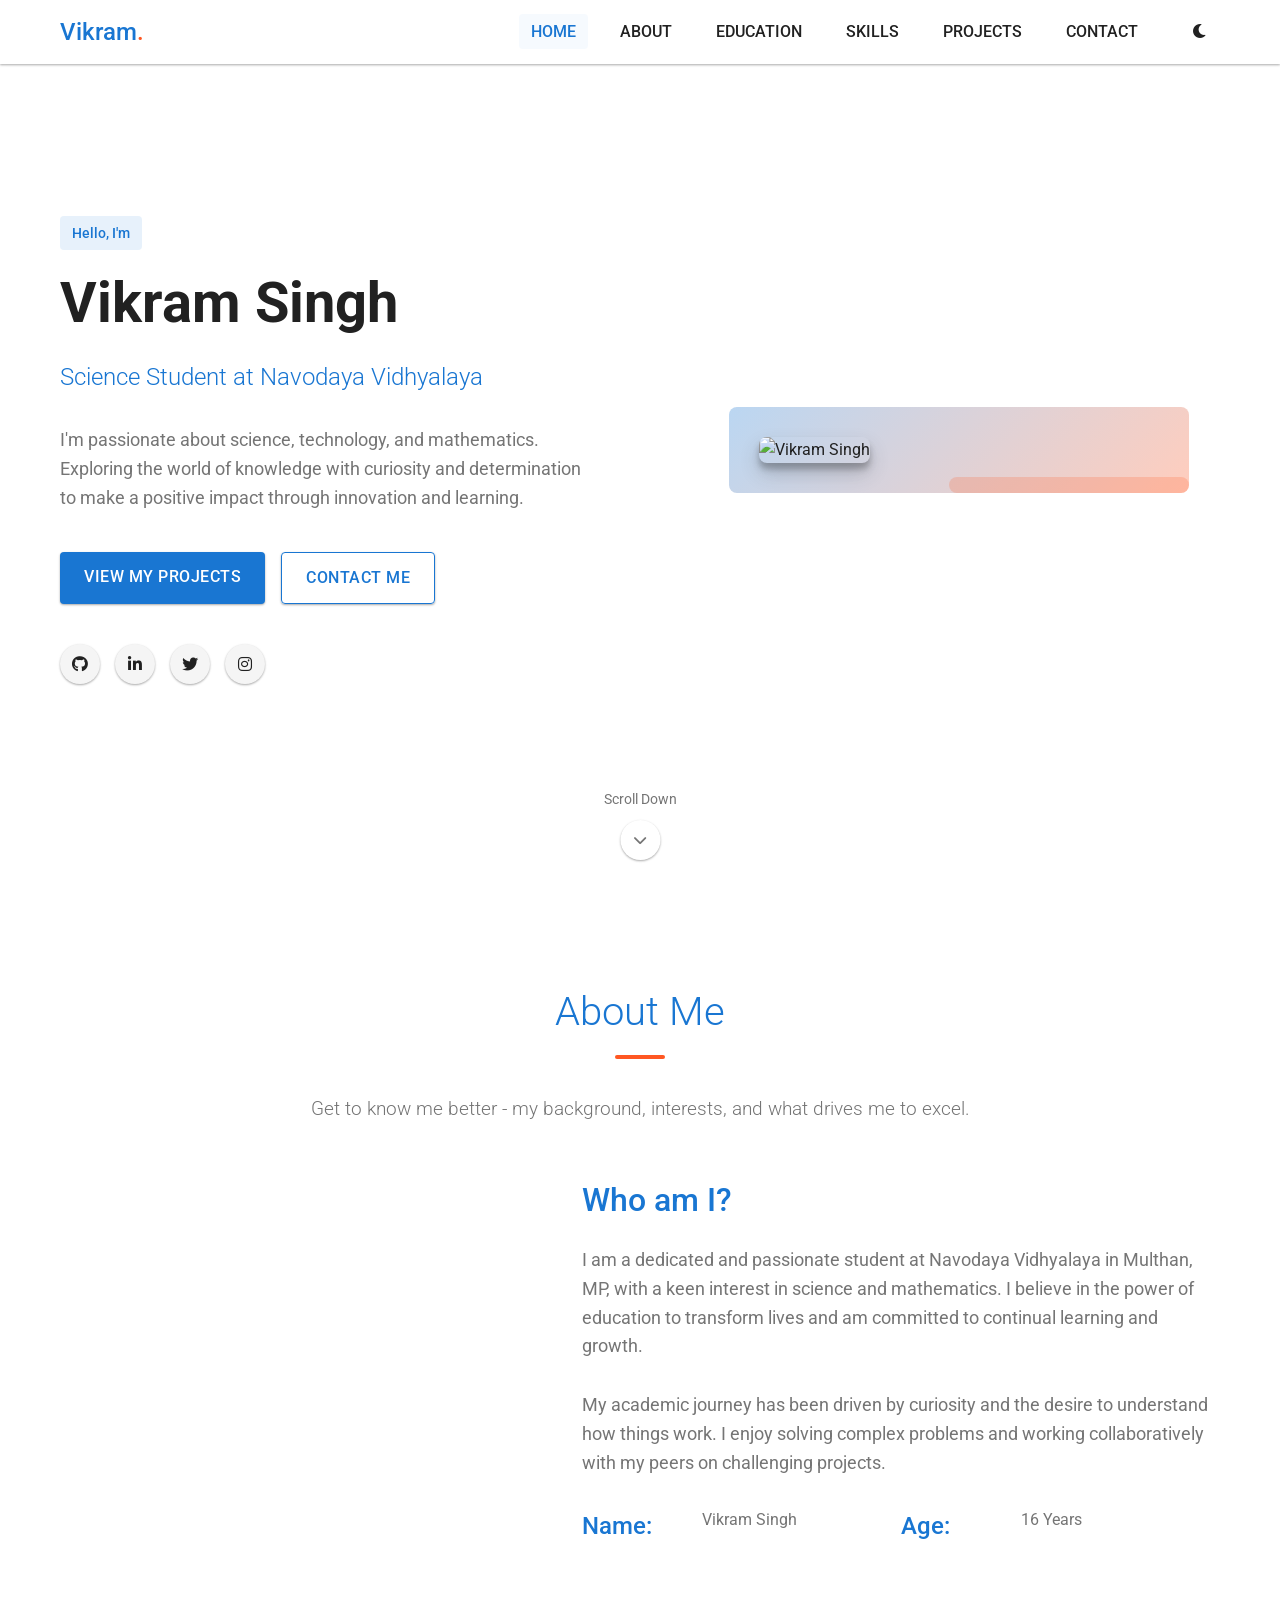
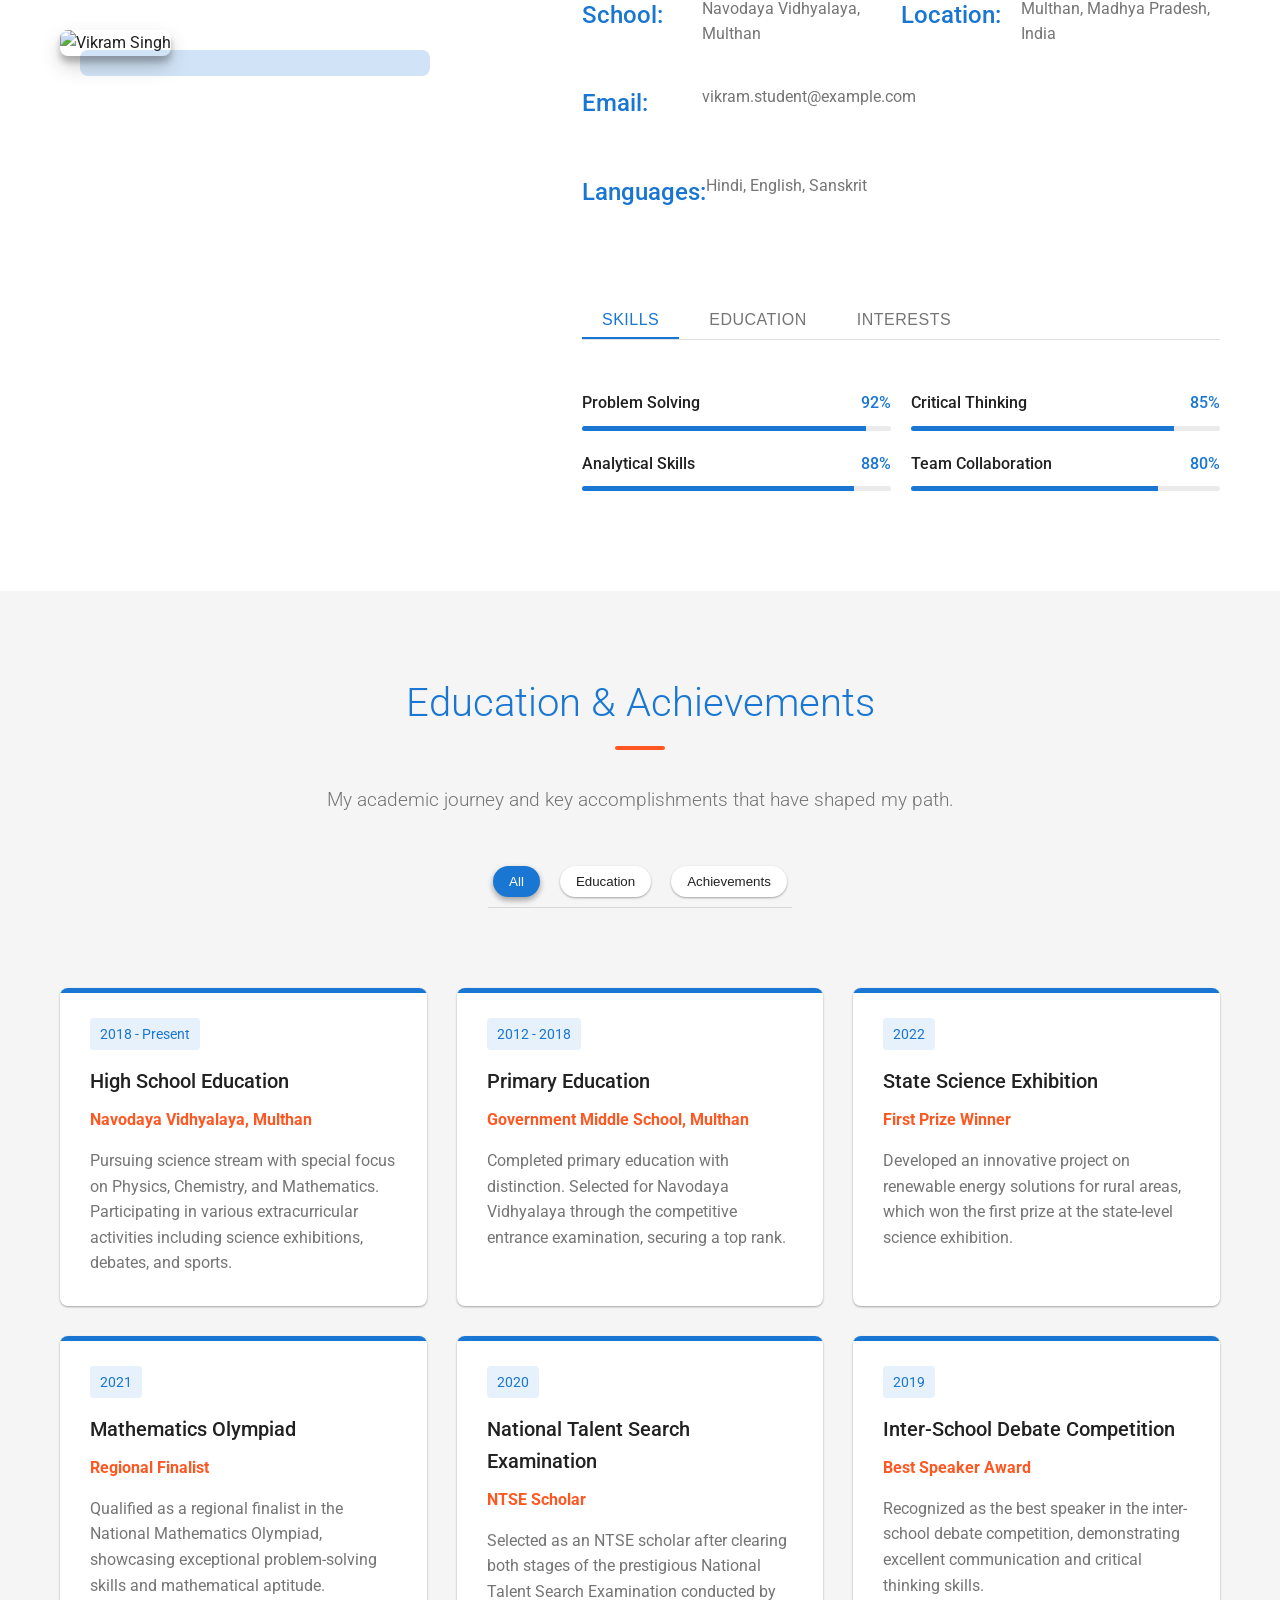
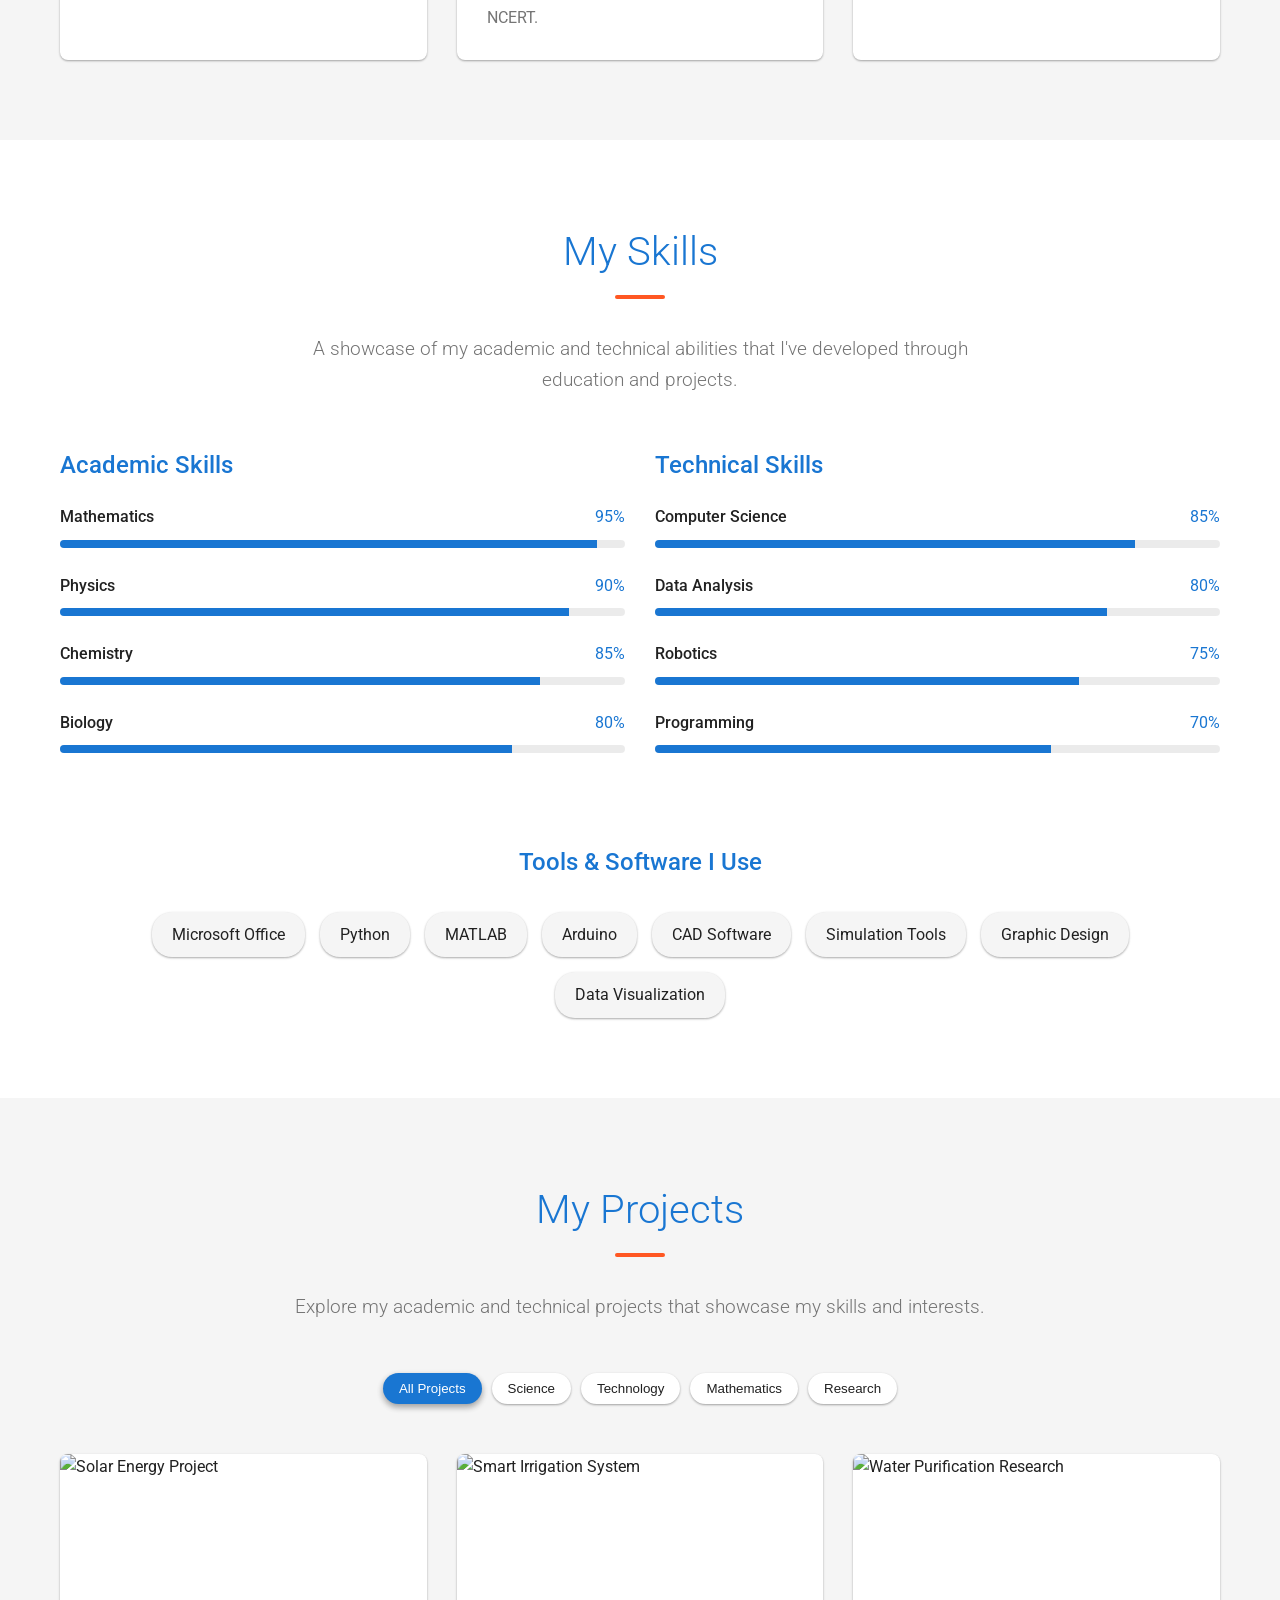
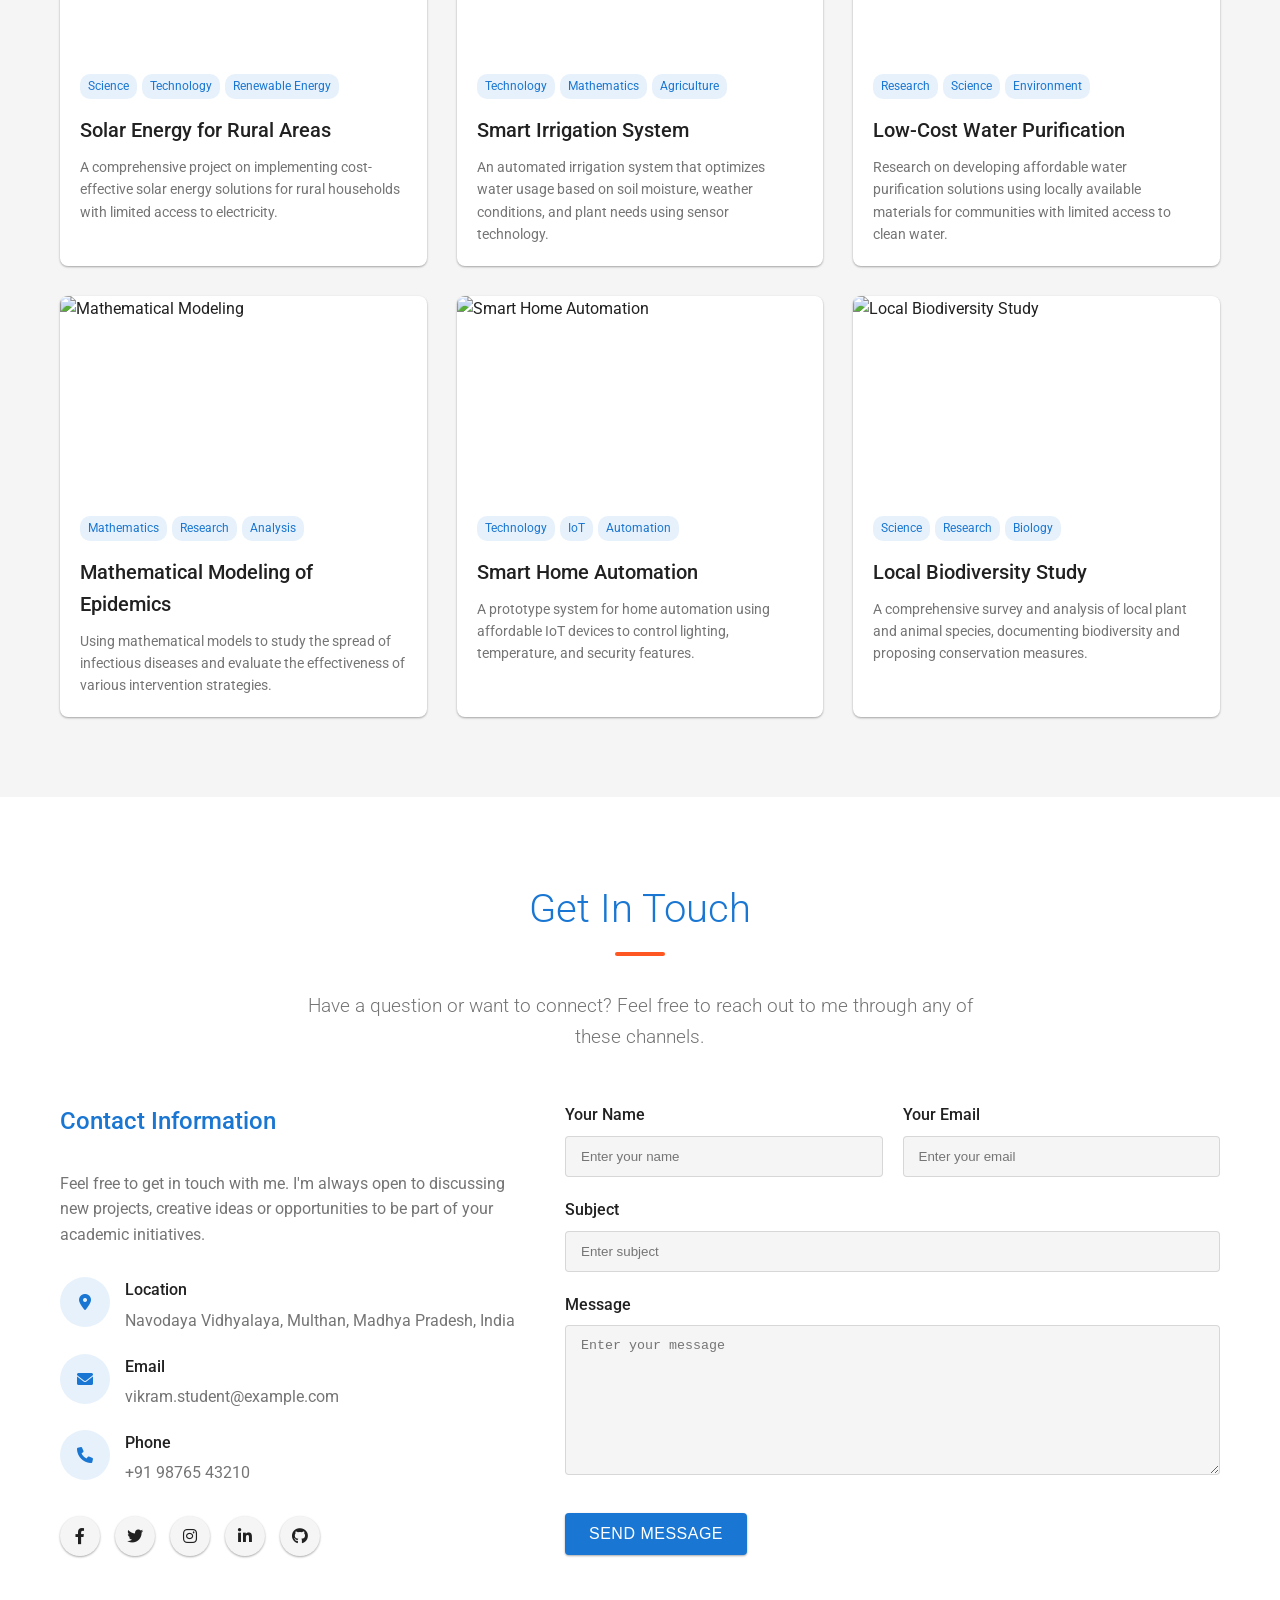
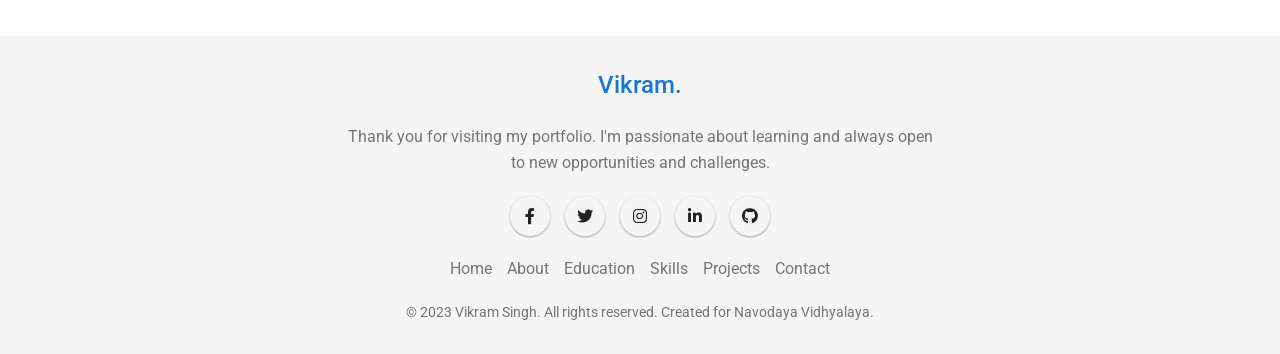
==== portfolio-4/index.html @ 6e350cdf "Initial Commit" ====
<!DOCTYPE html>
<html lang="en">
<head>
    <meta charset="UTF-8">
    <meta name="viewport" content="width=device-width, initial-scale=1.0">
    <title>Vikram's Portfolio | Navodaya Vidhyalaya Student</title>
    <meta name="description" content="Material design inspired portfolio for Vikram, a talented student of Navodaya Vidhyalaya.">
    
    <!-- Favicon -->
    <link rel="icon" type="image/png" href="images/favicon.png">
    
    <!-- Font Awesome -->
    <link rel="stylesheet" href="https://cdnjs.cloudflare.com/ajax/libs/font-awesome/6.0.0/css/all.min.css">
    
    <!-- Google Fonts - Roboto (Material Design) -->
    <link rel="preconnect" href="https://fonts.googleapis.com">
    <link rel="preconnect" href="https://fonts.gstatic.com" crossorigin>
    <link href="https://fonts.googleapis.com/css2?family=Roboto:wght@300;400;500;700&display=swap" rel="stylesheet">
    
    <!-- Custom CSS -->
    <link rel="stylesheet" href="CSS/Home.css">
</head>
<body>
    <!-- Header -->
    <header class="header">
        <div class="container header-container">
            <div class="logo">
                <a href="#">Vikram<span>.</span></a>
            </div>
            
            <nav class="nav-menu">
                <ul class="nav-list">
                    <li class="nav-item"><a href="#hero" class="nav-link active">Home</a></li>
                    <li class="nav-item"><a href="#about" class="nav-link">About</a></li>
                    <li class="nav-item"><a href="#resume" class="nav-link">Education</a></li>
                    <li class="nav-item"><a href="#skills" class="nav-link">Skills</a></li>
                    <li class="nav-item"><a href="#projects" class="nav-link">Projects</a></li>
                    <li class="nav-item"><a href="#contact" class="nav-link">Contact</a></li>
                </ul>
                
                <div class="theme-toggle" id="theme-toggle" title="Switch Theme">
                    <span id="theme-toggle-icon"><i class="fas fa-moon"></i></span>
                </div>
            </nav>
            
            <div class="mobile-toggle">
                <i class="fas fa-bars"></i>
            </div>
        </div>
    </header>
    
    <!-- Mobile Navigation Drawer -->
    <div class="drawer">
        <div class="drawer-header">
            <div class="logo">
                <a href="#">Vikram<span>.</span></a>
            </div>
            <div class="drawer-close">
                <i class="fas fa-times"></i>
            </div>
        </div>
        <div class="drawer-content">
            <ul class="drawer-nav-list">
                <li class="drawer-nav-item">
                    <a href="#hero" class="drawer-nav-link active">
                        <span class="drawer-nav-icon"><i class="fas fa-home"></i></span>
                        Home
                    </a>
                </li>
                <li class="drawer-nav-item">
                    <a href="#about" class="drawer-nav-link">
                        <span class="drawer-nav-icon"><i class="fas fa-user"></i></span>
                        About
                    </a>
                </li>
                <li class="drawer-nav-item">
                    <a href="#resume" class="drawer-nav-link">
                        <span class="drawer-nav-icon"><i class="fas fa-graduation-cap"></i></span>
                        Education
                    </a>
                </li>
                <li class="drawer-nav-item">
                    <a href="#skills" class="drawer-nav-link">
                        <span class="drawer-nav-icon"><i class="fas fa-code"></i></span>
                        Skills
                    </a>
                </li>
                <li class="drawer-nav-item">
                    <a href="#projects" class="drawer-nav-link">
                        <span class="drawer-nav-icon"><i class="fas fa-project-diagram"></i></span>
                        Projects
                    </a>
                </li>
                <li class="drawer-nav-item">
                    <a href="#contact" class="drawer-nav-link">
                        <span class="drawer-nav-icon"><i class="fas fa-envelope"></i></span>
                        Contact
                    </a>
                </li>
            </ul>
            
            <div style="margin-top: 30px; text-align: center;">
                <div class="theme-toggle" id="mobile-theme-toggle" title="Switch Theme">
                    <span><i class="fas fa-moon"></i></span>
                    <span style="margin-left: 10px;">Switch Theme</span>
                </div>
            </div>
        </div>
    </div>
    
    <!-- Overlay for drawer -->
    <div class="overlay"></div>
    
    <!-- Hero Section -->
    <section id="hero" class="hero section">
        <div class="container hero-container">
            <div class="hero-content animate" data-animation="fade-in-up">
                <span class="hero-greeting">Hello, I'm</span>
                <h1 class="hero-title">Vikram Singh</h1>
                <h2 class="hero-subtitle">Science Student at Navodaya Vidhyalaya</h2>
                <p class="hero-text">I'm passionate about science, technology, and mathematics. Exploring the world of knowledge with curiosity and determination to make a positive impact through innovation and learning.</p>
                
                <div class="hero-buttons">
                    <a href="#projects" class="btn">View My Projects</a>
                    <a href="#contact" class="btn btn-outlined">Contact Me</a>
                </div>
                
                <div class="hero-social">
                    <a href="#" class="social-link"><i class="fab fa-github"></i></a>
                    <a href="#" class="social-link"><i class="fab fa-linkedin-in"></i></a>
                    <a href="#" class="social-link"><i class="fab fa-twitter"></i></a>
                    <a href="#" class="social-link"><i class="fab fa-instagram"></i></a>
                </div>
            </div>
            
            <div class="hero-image animate" data-animation="fade-in-up" data-delay="0.3s">
                <div class="hero-img-wrapper">
                    <div class="hero-img-bg"></div>
                    <div class="hero-img-shape"></div>
                    <img src="images/no-face-photo.png" alt="Vikram Singh" class="hero-img">
                </div>
            </div>
        </div>
        
        <div class="scroll-down">
            <span class="scroll-down-text">Scroll Down</span>
            <div class="scroll-down-arrow">
                <i class="fas fa-chevron-down"></i>
            </div>
        </div>
    </section>
    
    <!-- About Section -->
    <section id="about" class="about section">
        <div class="container">
            <h2 class="section-title">About Me</h2>
            <p class="section-subtitle">Get to know me better - my background, interests, and what drives me to excel.</p>
            
            <div class="about-content">
                <div class="about-image animate" data-animation="fade-in-up">
                    <div class="about-img-wrapper">
                        <div class="about-img-bg"></div>
                        <img src="images/no-face-photo.png" alt="Vikram Singh" class="about-img">
                    </div>
                </div>
                
                <div class="about-text animate" data-animation="fade-in-up" data-delay="0.2s">
                    <h3 class="about-title">Who am I?</h3>
                    <p class="about-description">I am a dedicated and passionate student at Navodaya Vidhyalaya in Multhan, MP, with a keen interest in science and mathematics. I believe in the power of education to transform lives and am committed to continual learning and growth.</p>
                    <p class="about-description">My academic journey has been driven by curiosity and the desire to understand how things work. I enjoy solving complex problems and working collaboratively with my peers on challenging projects.</p>
                    
                    <div class="about-info">
                        <div class="info-item">
                            <span class="info-title">Name:</span>
                            <span class="info-value">Vikram Singh</span>
                        </div>
                        <div class="info-item">
                            <span class="info-title">Age:</span>
                            <span class="info-value">16 Years</span>
                        </div>
                        <div class="info-item">
                            <span class="info-title">School:</span>
                            <span class="info-value">Navodaya Vidhyalaya, Multhan</span>
                        </div>
                        <div class="info-item">
                            <span class="info-title">Location:</span>
                            <span class="info-value">Multhan, Madhya Pradesh, India</span>
                        </div>
                        <div class="info-item">
                            <span class="info-title">Email:</span>
                            <span class="info-value">vikram.student@example.com</span>
                        </div>
                        <div class="info-item">
                            <span class="info-title">Languages:</span>
                            <span class="info-value">Hindi, English, Sanskrit</span>
                        </div>
                    </div>
                    
                    <div class="tabs">
                        <div class="tab-buttons">
                            <button class="tab-button active" data-tab="skills">Skills</button>
                            <button class="tab-button" data-tab="education">Education</button>
                            <button class="tab-button" data-tab="interests">Interests</button>
                            <div class="tab-indicator"></div>
                        </div>
                        
                        <div class="tab-content">
                            <div class="tab-pane active" id="tab-skills">
                                <div class="skills-list">
                                    <div class="skill-item">
                                        <div class="skill-name">
                                            <span>Problem Solving</span>
                                            <span class="skill-percentage">92%</span>
                                        </div>
                                        <div class="skill-bar">
                                            <div class="skill-progress" style="width: 92%;"></div>
                                        </div>
                                    </div>
                                    <div class="skill-item">
                                        <div class="skill-name">
                                            <span>Critical Thinking</span>
                                            <span class="skill-percentage">85%</span>
                                        </div>
                                        <div class="skill-bar">
                                            <div class="skill-progress" style="width: 85%;"></div>
                                        </div>
                                    </div>
                                    <div class="skill-item">
                                        <div class="skill-name">
                                            <span>Analytical Skills</span>
                                            <span class="skill-percentage">88%</span>
                                        </div>
                                        <div class="skill-bar">
                                            <div class="skill-progress" style="width: 88%;"></div>
                                        </div>
                                    </div>
                                    <div class="skill-item">
                                        <div class="skill-name">
                                            <span>Team Collaboration</span>
                                            <span class="skill-percentage">80%</span>
                                        </div>
                                        <div class="skill-bar">
                                            <div class="skill-progress" style="width: 80%;"></div>
                                        </div>
                                    </div>
                                </div>
                            </div>
                            
                            <div class="tab-pane" id="tab-education">
                                <div class="education-list">
                                    <div class="timeline-item">
                                        <span class="timeline-date">2018 - Present</span>
                                        <h4 class="timeline-title">High School Education</h4>
                                        <h5 class="timeline-subtitle">Navodaya Vidhyalaya, Multhan</h5>
                                        <p class="timeline-description">Studying science stream with focus on Physics, Chemistry, and Mathematics. Consistently among top performers in class with excellent academic record.</p>
                                    </div>
                                    <div class="timeline-item">
                                        <span class="timeline-date">2012 - 2018</span>
                                        <h4 class="timeline-title">Primary Education</h4>
                                        <h5 class="timeline-subtitle">Government Middle School, Multhan</h5>
                                        <p class="timeline-description">Completed primary education with distinction. Selected for Navodaya Vidhyalaya through competitive entrance examination.</p>
                                    </div>
                                </div>
                            </div>
                            
                            <div class="tab-pane" id="tab-interests">
                                <div class="interests-list">
                                    <div class="interest-item">
                                        <div class="interest-icon">
                                            <i class="fas fa-microscope"></i>
                                        </div>
                                        <span class="interest-name">Science</span>
                                    </div>
                                    <div class="interest-item">
                                        <div class="interest-icon">
                                            <i class="fas fa-calculator"></i>
                                        </div>
                                        <span class="interest-name">Mathematics</span>
                                    </div>
                                    <div class="interest-item">
                                        <div class="interest-icon">
                                            <i class="fas fa-robot"></i>
                                        </div>
                                        <span class="interest-name">Robotics</span>
                                    </div>
                                    <div class="interest-item">
                                        <div class="interest-icon">
                                            <i class="fas fa-chess"></i>
                                        </div>
                                        <span class="interest-name">Chess</span>
                                    </div>
                                    <div class="interest-item">
                                        <div class="interest-icon">
                                            <i class="fas fa-book"></i>
                                        </div>
                                        <span class="interest-name">Reading</span>
                                    </div>
                                    <div class="interest-item">
                                        <div class="interest-icon">
                                            <i class="fas fa-hiking"></i>
                                        </div>
                                        <span class="interest-name">Hiking</span>
                                    </div>
                                </div>
                            </div>
                        </div>
                    </div>
                </div>
            </div>
        </div>
    </section>
    
    <!-- Resume/Education Section -->
    <section id="resume" class="resume section">
        <div class="container">
            <h2 class="section-title">Education & Achievements</h2>
            <p class="section-subtitle">My academic journey and key accomplishments that have shaped my path.</p>
            
            <div class="resume-tabs">
                <div class="tab-buttons">
                    <button class="filter-btn active" data-filter="all">All</button>
                    <button class="filter-btn" data-filter="education">Education</button>
                    <button class="filter-btn" data-filter="achievement">Achievements</button>
                </div>
            </div>
            
            <div class="resume-grid">
                <div class="education-card animate education" data-animation="fade-in-up">
                    <span class="resume-date">2018 - Present</span>
                    <h3 class="resume-title">High School Education</h3>
                    <h4 class="resume-subtitle">Navodaya Vidhyalaya, Multhan</h4>
                    <p class="resume-description">Pursuing science stream with special focus on Physics, Chemistry, and Mathematics. Participating in various extracurricular activities including science exhibitions, debates, and sports.</p>
                </div>
                
                <div class="education-card animate education" data-animation="fade-in-up" data-delay="0.2s">
                    <span class="resume-date">2012 - 2018</span>
                    <h3 class="resume-title">Primary Education</h3>
                    <h4 class="resume-subtitle">Government Middle School, Multhan</h4>
                    <p class="resume-description">Completed primary education with distinction. Selected for Navodaya Vidhyalaya through the competitive entrance examination, securing a top rank.</p>
                </div>
                
                <div class="experience-card animate achievement" data-animation="fade-in-up" data-delay="0.4s">
                    <span class="resume-date">2022</span>
                    <h3 class="resume-title">State Science Exhibition</h3>
                    <h4 class="resume-subtitle">First Prize Winner</h4>
                    <p class="resume-description">Developed an innovative project on renewable energy solutions for rural areas, which won the first prize at the state-level science exhibition.</p>
                </div>
                
                <div class="experience-card animate achievement" data-animation="fade-in-up" data-delay="0.6s">
                    <span class="resume-date">2021</span>
                    <h3 class="resume-title">Mathematics Olympiad</h3>
                    <h4 class="resume-subtitle">Regional Finalist</h4>
                    <p class="resume-description">Qualified as a regional finalist in the National Mathematics Olympiad, showcasing exceptional problem-solving skills and mathematical aptitude.</p>
                </div>
                
                <div class="experience-card animate achievement" data-animation="fade-in-up" data-delay="0.8s">
                    <span class="resume-date">2020</span>
                    <h3 class="resume-title">National Talent Search Examination</h3>
                    <h4 class="resume-subtitle">NTSE Scholar</h4>
                    <p class="resume-description">Selected as an NTSE scholar after clearing both stages of the prestigious National Talent Search Examination conducted by NCERT.</p>
                </div>
                
                <div class="experience-card animate achievement" data-animation="fade-in-up" data-delay="1s">
                    <span class="resume-date">2019</span>
                    <h3 class="resume-title">Inter-School Debate Competition</h3>
                    <h4 class="resume-subtitle">Best Speaker Award</h4>
                    <p class="resume-description">Recognized as the best speaker in the inter-school debate competition, demonstrating excellent communication and critical thinking skills.</p>
                </div>
            </div>
        </div>
    </section>
    
    <!-- Skills Section -->
    <section id="skills" class="skills section">
        <div class="container">
            <h2 class="section-title">My Skills</h2>
            <p class="section-subtitle">A showcase of my academic and technical abilities that I've developed through education and projects.</p>
            
            <div class="skills-container">
                <div class="skills-column animate" data-animation="fade-in-up">
                    <div class="skill-category">
                        <h3 class="category-title">Academic Skills</h3>
                        
                        <div class="progress-container">
                            <div class="progress-header">
                                <span class="progress-title">Mathematics</span>
                                <span class="progress-value">95%</span>
                            </div>
                            <div class="progress-bar">
                                <div class="progress-value-bar" data-value="95"></div>
                            </div>
                        </div>
                        
                        <div class="progress-container">
                            <div class="progress-header">
                                <span class="progress-title">Physics</span>
                                <span class="progress-value">90%</span>
                            </div>
                            <div class="progress-bar">
                                <div class="progress-value-bar" data-value="90"></div>
                            </div>
                        </div>
                        
                        <div class="progress-container">
                            <div class="progress-header">
                                <span class="progress-title">Chemistry</span>
                                <span class="progress-value">85%</span>
                            </div>
                            <div class="progress-bar">
                                <div class="progress-value-bar" data-value="85"></div>
                            </div>
                        </div>
                        
                        <div class="progress-container">
                            <div class="progress-header">
                                <span class="progress-title">Biology</span>
                                <span class="progress-value">80%</span>
                            </div>
                            <div class="progress-bar">
                                <div class="progress-value-bar" data-value="80"></div>
                            </div>
                        </div>
                    </div>
                </div>
                
                <div class="skills-column animate" data-animation="fade-in-up" data-delay="0.2s">
                    <div class="skill-category">
                        <h3 class="category-title">Technical Skills</h3>
                        
                        <div class="progress-container">
                            <div class="progress-header">
                                <span class="progress-title">Computer Science</span>
                                <span class="progress-value">85%</span>
                            </div>
                            <div class="progress-bar">
                                <div class="progress-value-bar" data-value="85"></div>
                            </div>
                        </div>
                        
                        <div class="progress-container">
                            <div class="progress-header">
                                <span class="progress-title">Data Analysis</span>
                                <span class="progress-value">80%</span>
                            </div>
                            <div class="progress-bar">
                                <div class="progress-value-bar" data-value="80"></div>
                            </div>
                        </div>
                        
                        <div class="progress-container">
                            <div class="progress-header">
                                <span class="progress-title">Robotics</span>
                                <span class="progress-value">75%</span>
                            </div>
                            <div class="progress-bar">
                                <div class="progress-value-bar" data-value="75"></div>
                            </div>
                        </div>
                        
                        <div class="progress-container">
                            <div class="progress-header">
                                <span class="progress-title">Programming</span>
                                <span class="progress-value">70%</span>
                            </div>
                            <div class="progress-bar">
                                <div class="progress-value-bar" data-value="70"></div>
                            </div>
                        </div>
                    </div>
                </div>
            </div>
            
            <div class="tools-container animate" data-animation="fade-in-up" data-delay="0.4s">
                <h3 class="tools-title">Tools & Software I Use</h3>
                
                <div class="tools-list">
                    <span class="tool-item">Microsoft Office</span>
                    <span class="tool-item">Python</span>
                    <span class="tool-item">MATLAB</span>
                    <span class="tool-item">Arduino</span>
                    <span class="tool-item">CAD Software</span>
                    <span class="tool-item">Simulation Tools</span>
                    <span class="tool-item">Graphic Design</span>
                    <span class="tool-item">Data Visualization</span>
                </div>
            </div>
        </div>
    </section>
    
    <!-- Projects Section -->
    <section id="projects" class="projects section">
        <div class="container">
            <h2 class="section-title">My Projects</h2>
            <p class="section-subtitle">Explore my academic and technical projects that showcase my skills and interests.</p>
            
            <div class="filter-container">
                <button class="filter-btn active" data-filter="all">All Projects</button>
                <button class="filter-btn" data-filter="science">Science</button>
                <button class="filter-btn" data-filter="tech">Technology</button>
                <button class="filter-btn" data-filter="math">Mathematics</button>
                <button class="filter-btn" data-filter="research">Research</button>
            </div>
            
            <div class="projects-grid">
                <div class="project-card animate science tech" data-animation="fade-in-up">
                    <div class="project-image">
                        <img src="https://via.placeholder.com/600x400/1976d2/ffffff?text=Solar+Energy+Project" alt="Solar Energy Project">
                        <div class="project-overlay">
                            <div class="project-links">
                                <a href="#" class="project-link"><i class="fas fa-link"></i></a>
                                <a href="#" class="project-link"><i class="fas fa-search"></i></a>
                            </div>
                        </div>
                    </div>
                    <div class="project-content">
                        <div class="project-tags">
                            <span class="project-tag">Science</span>
                            <span class="project-tag">Technology</span>
                            <span class="project-tag">Renewable Energy</span>
                        </div>
                        <h3 class="project-title">Solar Energy for Rural Areas</h3>
                        <p class="project-description">A comprehensive project on implementing cost-effective solar energy solutions for rural households with limited access to electricity.</p>
                    </div>
                </div>
                
                <div class="project-card animate math tech" data-animation="fade-in-up" data-delay="0.2s">
                    <div class="project-image">
                        <img src="https://via.placeholder.com/600x400/ff5722/ffffff?text=Smart+Irrigation" alt="Smart Irrigation System">
                        <div class="project-overlay">
                            <div class="project-links">
                                <a href="#" class="project-link"><i class="fas fa-link"></i></a>
                                <a href="#" class="project-link"><i class="fas fa-search"></i></a>
                            </div>
                        </div>
                    </div>
                    <div class="project-content">
                        <div class="project-tags">
                            <span class="project-tag">Technology</span>
                            <span class="project-tag">Mathematics</span>
                            <span class="project-tag">Agriculture</span>
                        </div>
                        <h3 class="project-title">Smart Irrigation System</h3>
                        <p class="project-description">An automated irrigation system that optimizes water usage based on soil moisture, weather conditions, and plant needs using sensor technology.</p>
                    </div>
                </div>
                
                <div class="project-card animate research science" data-animation="fade-in-up" data-delay="0.4s">
                    <div class="project-image">
                        <img src="https://via.placeholder.com/600x400/4caf50/ffffff?text=Water+Purification" alt="Water Purification Research">
                        <div class="project-overlay">
                            <div class="project-links">
                                <a href="#" class="project-link"><i class="fas fa-link"></i></a>
                                <a href="#" class="project-link"><i class="fas fa-search"></i></a>
                            </div>
                        </div>
                    </div>
                    <div class="project-content">
                        <div class="project-tags">
                            <span class="project-tag">Research</span>
                            <span class="project-tag">Science</span>
                            <span class="project-tag">Environment</span>
                        </div>
                        <h3 class="project-title">Low-Cost Water Purification</h3>
                        <p class="project-description">Research on developing affordable water purification solutions using locally available materials for communities with limited access to clean water.</p>
                    </div>
                </div>
                
                <div class="project-card animate math research" data-animation="fade-in-up" data-delay="0.6s">
                    <div class="project-image">
                        <img src="https://via.placeholder.com/600x400/9c27b0/ffffff?text=Mathematical+Modeling" alt="Mathematical Modeling">
                        <div class="project-overlay">
                            <div class="project-links">
                                <a href="#" class="project-link"><i class="fas fa-link"></i></a>
                                <a href="#" class="project-link"><i class="fas fa-search"></i></a>
                            </div>
                        </div>
                    </div>
                    <div class="project-content">
                        <div class="project-tags">
                            <span class="project-tag">Mathematics</span>
                            <span class="project-tag">Research</span>
                            <span class="project-tag">Analysis</span>
                        </div>
                        <h3 class="project-title">Mathematical Modeling of Epidemics</h3>
                        <p class="project-description">Using mathematical models to study the spread of infectious diseases and evaluate the effectiveness of various intervention strategies.</p>
                    </div>
                </div>
                
                <div class="project-card animate tech" data-animation="fade-in-up" data-delay="0.8s">
                    <div class="project-image">
                        <img src="https://via.placeholder.com/600x400/f44336/ffffff?text=Smart+Home" alt="Smart Home Automation">
                        <div class="project-overlay">
                            <div class="project-links">
                                <a href="#" class="project-link"><i class="fas fa-link"></i></a>
                                <a href="#" class="project-link"><i class="fas fa-search"></i></a>
                            </div>
                        </div>
                    </div>
                    <div class="project-content">
                        <div class="project-tags">
                            <span class="project-tag">Technology</span>
                            <span class="project-tag">IoT</span>
                            <span class="project-tag">Automation</span>
                        </div>
                        <h3 class="project-title">Smart Home Automation</h3>
                        <p class="project-description">A prototype system for home automation using affordable IoT devices to control lighting, temperature, and security features.</p>
                    </div>
                </div>
                
                <div class="project-card animate science research" data-animation="fade-in-up" data-delay="1s">
                    <div class="project-image">
                        <img src="https://via.placeholder.com/600x400/ffc107/000000?text=Biodiversity+Study" alt="Local Biodiversity Study">
                        <div class="project-overlay">
                            <div class="project-links">
                                <a href="#" class="project-link"><i class="fas fa-link"></i></a>
                                <a href="#" class="project-link"><i class="fas fa-search"></i></a>
                            </div>
                        </div>
                    </div>
                    <div class="project-content">
                        <div class="project-tags">
                            <span class="project-tag">Science</span>
                            <span class="project-tag">Research</span>
                            <span class="project-tag">Biology</span>
                        </div>
                        <h3 class="project-title">Local Biodiversity Study</h3>
                        <p class="project-description">A comprehensive survey and analysis of local plant and animal species, documenting biodiversity and proposing conservation measures.</p>
                    </div>
                </div>
            </div>
        </div>
    </section>
    
    <!-- Contact Section -->
    <section id="contact" class="contact section">
        <div class="container">
            <h2 class="section-title">Get In Touch</h2>
            <p class="section-subtitle">Have a question or want to connect? Feel free to reach out to me through any of these channels.</p>
            
            <div class="contact-container">
                <div class="contact-info animate" data-animation="fade-in-up">
                    <h3 class="info-title">Contact Information</h3>
                    <p class="info-description">Feel free to get in touch with me. I'm always open to discussing new projects, creative ideas or opportunities to be part of your academic initiatives.</p>
                    
                    <ul class="info-list">
                        <li class="info-item">
                            <div class="info-icon">
                                <i class="fas fa-map-marker-alt"></i>
                            </div>
                            <div class="info-content">
                                <h4 class="info-label">Location</h4>
                                <p class="info-text">Navodaya Vidhyalaya, Multhan, Madhya Pradesh, India</p>
                            </div>
                        </li>
                        
                        <li class="info-item">
                            <div class="info-icon">
                                <i class="fas fa-envelope"></i>
                            </div>
                            <div class="info-content">
                                <h4 class="info-label">Email</h4>
                                <p class="info-text">vikram.student@example.com</p>
                            </div>
                        </li>
                        
                        <li class="info-item">
                            <div class="info-icon">
                                <i class="fas fa-phone"></i>
                            </div>
                            <div class="info-content">
                                <h4 class="info-label">Phone</h4>
                                <p class="info-text">+91 98765 43210</p>
                            </div>
                        </li>
                    </ul>
                    
                    <div class="contact-social">
                        <a href="#" class="social-link"><i class="fab fa-facebook-f"></i></a>
                        <a href="#" class="social-link"><i class="fab fa-twitter"></i></a>
                        <a href="#" class="social-link"><i class="fab fa-instagram"></i></a>
                        <a href="#" class="social-link"><i class="fab fa-linkedin-in"></i></a>
                        <a href="#" class="social-link"><i class="fab fa-github"></i></a>
                    </div>
                </div>
                
                <div class="contact-form animate" data-animation="fade-in-up" data-delay="0.3s">
                    <form id="contact-form">
                        <div class="form-row">
                            <div class="form-col">
                                <div class="form-group">
                                    <label for="name" class="form-label">Your Name</label>
                                    <input type="text" id="name" class="form-control" placeholder="Enter your name">
                                    <span id="name-error" class="error-message"></span>
                                </div>
                            </div>
                            
                            <div class="form-col">
                                <div class="form-group">
                                    <label for="email" class="form-label">Your Email</label>
                                    <input type="email" id="email" class="form-control" placeholder="Enter your email">
                                    <span id="email-error" class="error-message"></span>
                                </div>
                            </div>
                        </div>
                        
                        <div class="form-group">
                            <label for="subject" class="form-label">Subject</label>
                            <input type="text" id="subject" class="form-control" placeholder="Enter subject">
                            <span id="subject-error" class="error-message"></span>
                        </div>
                        
                        <div class="form-group">
                            <label for="message" class="form-label">Message</label>
                            <textarea id="message" class="form-control" placeholder="Enter your message"></textarea>
                            <span id="message-error" class="error-message"></span>
                        </div>
                        
                        <button type="submit" class="btn submit-btn">Send Message</button>
                        
                        <div id="form-message" class="form-message"></div>
                    </form>
                </div>
            </div>
        </div>
    </section>
    
    <!-- Footer -->
    <footer class="footer">
        <div class="container">
            <div class="footer-content">
                <div class="footer-logo">
                    <a href="#">Vikram<span>.</span></a>
                </div>
                
                <p class="footer-text">Thank you for visiting my portfolio. I'm passionate about learning and always open to new opportunities and challenges.</p>
                
                <div class="footer-social">
                    <a href="#" class="social-link"><i class="fab fa-facebook-f"></i></a>
                    <a href="#" class="social-link"><i class="fab fa-twitter"></i></a>
                    <a href="#" class="social-link"><i class="fab fa-instagram"></i></a>
                    <a href="#" class="social-link"><i class="fab fa-linkedin-in"></i></a>
                    <a href="#" class="social-link"><i class="fab fa-github"></i></a>
                </div>
                
                <div class="footer-links">
                    <a href="#hero" class="footer-link">Home</a>
                    <a href="#about" class="footer-link">About</a>
                    <a href="#resume" class="footer-link">Education</a>
                    <a href="#skills" class="footer-link">Skills</a>
                    <a href="#projects" class="footer-link">Projects</a>
                    <a href="#contact" class="footer-link">Contact</a>
                </div>
                
                <p class="copyright">© 2023 Vikram Singh. All rights reserved. Created for Navodaya Vidhyalaya.</p>
            </div>
        </div>
    </footer>
    
    <!-- Back to Top Button -->
    <div class="back-to-top">
        <i class="fas fa-chevron-up"></i>
    </div>
    
    <!-- Custom JS -->
    <script src="JS/Home.js"></script>
</body>
</html>
---- portfolio-4/CSS/Home.css ----
/* Portfolio 4 - Vikram's Portfolio
   Material Design Inspired Portfolio
   Created for Navodaya Vidhyalaya students
   Features: Material design, card-based layout, smooth transitions, interactive elements
*/

/* ----- Global Styles ----- */
:root {
    /* Primary color palette - Material Design inspired */
    --primary: #1976d2;
    --primary-light: #42a5f5;
    --primary-dark: #0d47a1;
    --secondary: #ff5722;
    --secondary-light: #ff8a65;
    --secondary-dark: #e64a19;
    --accent: #4caf50;
    
    /* Text colors */
    --text-primary: #212121;
    --text-secondary: #757575;
    --text-hint: #9e9e9e;
    
    /* Background colors */
    --background-light: #ffffff;
    --background-paper: #f5f5f5;
    --background-card: #ffffff;
    
    /* Elevation shadows */
    --shadow-1: 0 1px 3px rgba(0,0,0,0.12), 0 1px 2px rgba(0,0,0,0.24);
    --shadow-2: 0 3px 6px rgba(0,0,0,0.16), 0 3px 6px rgba(0,0,0,0.23);
    --shadow-3: 0 10px 20px rgba(0,0,0,0.19), 0 6px 6px rgba(0,0,0,0.23);
    --shadow-4: 0 14px 28px rgba(0,0,0,0.25), 0 10px 10px rgba(0,0,0,0.22);
    --shadow-5: 0 19px 38px rgba(0,0,0,0.30), 0 15px 12px rgba(0,0,0,0.22);
    
    /* Other variables */
    --border-radius: 4px;
    --card-radius: 8px;
    --nav-height: 64px;
    --drawer-width: 250px;
    --transition-standard: all 0.3s cubic-bezier(0.4, 0, 0.2, 1);
    --transition-decelerate: all 0.3s cubic-bezier(0, 0, 0.2, 1);
    --transition-accelerate: all 0.3s cubic-bezier(0.4, 0, 1, 1);
}

/* Dark theme */
.dark-theme {
    --primary: #90caf9;
    --primary-light: #c3fdff;
    --primary-dark: #5d99c6;
    --secondary: #ff8a65;
    --secondary-light: #ffbb93;
    --secondary-dark: #c75b39;
    --accent: #81c784;
    
    --text-primary: #ffffff;
    --text-secondary: #b0bec5;
    --text-hint: #78909c;
    
    --background-light: #121212;
    --background-paper: #1e1e1e;
    --background-card: #242424;
    
    /* Keep shadow values the same */
}

* {
    margin: 0;
    padding: 0;
    box-sizing: border-box;
}

html {
    scroll-behavior: smooth;
    font-size: 16px;
}

body {
    font-family: 'Roboto', 'Segoe UI', sans-serif;
    line-height: 1.6;
    color: var(--text-primary);
    background-color: var(--background-paper);
    transition: var(--transition-standard);
    overflow-x: hidden;
}

a {
    text-decoration: none;
    color: var(--primary);
    transition: var(--transition-standard);
}

a:hover {
    color: var(--primary-dark);
}

ul {
    list-style: none;
}

img {
    max-width: 100%;
    height: auto;
}

.container {
    width: 100%;
    max-width: 1200px;
    margin: 0 auto;
    padding: 0 20px;
}

.section {
    padding: 80px 0;
}

.section-title {
    font-size: 2.5rem;
    font-weight: 300;
    margin-bottom: 50px;
    text-align: center;
    color: var(--primary);
    position: relative;
}

.section-title::after {
    content: '';
    position: absolute;
    bottom: -15px;
    left: 50%;
    transform: translateX(-50%);
    width: 50px;
    height: 4px;
    background-color: var(--secondary);
    border-radius: 2px;
}

.section-subtitle {
    font-size: 1.2rem;
    font-weight: 300;
    margin-bottom: 50px;
    text-align: center;
    color: var(--text-secondary);
    max-width: 700px;
    margin-left: auto;
    margin-right: auto;
}

/* Button styles */
.btn {
    display: inline-block;
    padding: 12px 24px;
    font-size: 1rem;
    font-weight: 500;
    text-align: center;
    border: none;
    border-radius: var(--border-radius);
    cursor: pointer;
    transition: var(--transition-standard);
    text-transform: uppercase;
    letter-spacing: 0.5px;
    outline: none;
    background-color: var(--primary);
    color: white;
    box-shadow: var(--shadow-1);
}

.btn:hover, .btn:focus {
    background-color: var(--primary-dark);
    box-shadow: var(--shadow-2);
    color: var(--background-paper);
}

.btn-secondary {
    background-color: var(--secondary);
}

.btn-secondary:hover, .btn-secondary:focus {
    background-color: var(--secondary-dark);
}

.btn-outlined {
    background-color: transparent;
    color: var(--primary);
    border: 1px solid var(--primary);
}

.btn-outlined:hover, .btn-outlined:focus {
    background-color: rgba(25, 118, 210, 0.04);
    color: var(--text-primary);
}

.btn-icon {
    width: 48px;
    height: 48px;
    border-radius: 50%;
    padding: 0;
    display: flex;
    align-items: center;
    justify-content: center;
}

/* Card styles */
.card {
    background-color: var(--background-card);
    border-radius: var(--card-radius);
    box-shadow: var(--shadow-1);
    overflow: hidden;
    transition: var(--transition-standard);
}

.card:hover {
    box-shadow: var(--shadow-3);
    transform: translateY(-5px);
}

.card-header {
    padding: 16px;
    border-bottom: 1px solid rgba(0, 0, 0, 0.12);
}

.card-title {
    font-size: 1.25rem;
    font-weight: 500;
    margin-bottom: 5px;
}

.card-subtitle {
    font-size: 0.875rem;
    color: var(--text-secondary);
}

.card-body {
    padding: 16px;
}

.card-footer {
    padding: 16px;
    border-top: 1px solid rgba(0, 0, 0, 0.12);
}

/* Chip styles */
.chip {
    display: inline-flex;
    align-items: center;
    padding: 6px 12px;
    border-radius: 16px;
    background-color: var(--background-paper);
    margin: 4px;
    font-size: 0.875rem;
    color: var(--text-primary);
    box-shadow: var(--shadow-1);
    transition: var(--transition-standard);
    cursor: default;
}

.chip:hover {
    box-shadow: var(--shadow-2);
}

.chip-primary {
    background-color: var(--primary);
    color: white;
}

.chip-secondary {
    background-color: var(--secondary);
    color: white;
}

/* ----- Header/Navigation Styles ----- */
.header {
    position: fixed;
    top: 0;
    left: 0;
    width: 100%;
    height: var(--nav-height);
    background-color: var(--background-light);
    box-shadow: var(--shadow-1);
    z-index: 1000;
    transition: var(--transition-standard);
}

.header-scrolled {
    box-shadow: var(--shadow-2);
    height: 56px;
}

.header-container {
    display: flex;
    justify-content: space-between;
    align-items: center;
    height: 100%;
}

.logo {
    font-size: 1.5rem;
    font-weight: 500;
    color: var(--primary);
    display: flex;
    align-items: center;
}

.logo span {
    color: var(--secondary);
}

.nav-menu {
    display: flex;
    align-items: center;
}

.nav-list {
    display: flex;
}

.nav-item {
    margin: 0 10px;
}

.nav-link {
    font-size: 1rem;
    font-weight: 500;
    color: var(--text-primary);
    text-transform: uppercase;
    padding: 8px 12px;
    border-radius: var(--border-radius);
    transition: var(--transition-standard);
}

.nav-link:hover, .nav-link.active {
    color: var(--primary);
    background-color: rgba(25, 118, 210, 0.04);
}

.theme-toggle {
    margin-left: 20px;
    width: 40px;
    height: 40px;
    border-radius: 50%;
    display: flex;
    align-items: center;
    justify-content: center;
    cursor: pointer;
    color: var(--text-primary);
    background-color: transparent;
    transition: var(--transition-standard);
}

.theme-toggle:hover {
    background-color: rgba(0, 0, 0, 0.04);
}

.mobile-toggle {
    display: none;
    width: 40px;
    height: 40px;
    border-radius: 50%;
    align-items: center;
    justify-content: center;
    cursor: pointer;
    color: var(--text-primary);
    background-color: transparent;
    transition: var(--transition-standard);
}

.mobile-toggle:hover {
    background-color: rgba(0, 0, 0, 0.04);
}

.drawer {
    position: fixed;
    top: 0;
    left: -300px;
    width: var(--drawer-width);
    height: 100%;
    background-color: var(--background-light);
    box-shadow: var(--shadow-3);
    z-index: 1001;
    transition: var(--transition-standard);
    overflow-y: auto;
}

.drawer.open {
    left: 0;
}

.drawer-header {
    height: var(--nav-height);
    display: flex;
    align-items: center;
    padding: 0 20px;
    border-bottom: 1px solid rgba(0, 0, 0, 0.12);
}

.drawer-close {
    margin-left: auto;
    width: 40px;
    height: 40px;
    border-radius: 50%;
    display: flex;
    align-items: center;
    justify-content: center;
    cursor: pointer;
    color: var(--text-primary);
    background-color: transparent;
    transition: var(--transition-standard);
}

.drawer-close:hover {
    background-color: rgba(0, 0, 0, 0.04);
}

.drawer-content {
    padding: 20px;
}

.drawer-nav-list {
    display: flex;
    flex-direction: column;
}

.drawer-nav-item {
    margin: 8px 0;
}

.drawer-nav-link {
    display: flex;
    align-items: center;
    padding: 12px 16px;
    border-radius: var(--border-radius);
    transition: var(--transition-standard);
    color: var(--text-primary);
}

.drawer-nav-link:hover, .drawer-nav-link.active {
    background-color: rgba(25, 118, 210, 0.04);
    color: var(--primary);
}

.drawer-nav-icon {
    margin-right: 16px;
}

.overlay {
    position: fixed;
    top: 0;
    left: 0;
    width: 100%;
    height: 100%;
    background-color: rgba(0, 0, 0, 0.5);
    z-index: 1000;
    opacity: 0;
    visibility: hidden;
    transition: var(--transition-standard);
}

.overlay.active {
    opacity: 1;
    visibility: visible;
}

/* ----- Hero Section ----- */
.hero {
    height: 100vh;
    display: flex;
    align-items: center;
    position: relative;
    overflow: hidden;
    background-color: var(--background-light);
}

.hero-container {
    display: flex;
    align-items: center;
    justify-content: space-between;
    flex-wrap: wrap;
}

.hero-content {
    flex: 0 0 50%;
    padding-right: 50px;
}

.hero-greeting {
    display: inline-block;
    padding: 6px 12px;
    background-color: rgba(25, 118, 210, 0.1);
    color: var(--primary);
    border-radius: var(--border-radius);
    font-size: 0.875rem;
    font-weight: 500;
    margin-bottom: 20px;
}

.hero-title {
    font-size: 3.5rem;
    font-weight: 700;
    line-height: 1.2;
    margin-bottom: 20px;
    color: var(--text-primary);
}

.hero-subtitle {
    font-size: 1.5rem;
    font-weight: 300;
    margin-bottom: 30px;
    color: var(--primary);
}

.hero-text {
    font-size: 1.125rem;
    margin-bottom: 40px;
    color: var(--text-secondary);
}

.hero-buttons {
    display: flex;
    gap: 16px;
    margin-bottom: 40px;
}

.hero-social {
    display: flex;
    gap: 15px;
}

.social-link {
    width: 40px;
    height: 40px;
    border-radius: 50%;
    display: flex;
    align-items: center;
    justify-content: center;
    background-color: var(--background-paper);
    color: var(--text-primary);
    box-shadow: var(--shadow-1);
    transition: var(--transition-standard);
}

.social-link:hover {
    box-shadow: var(--shadow-2);
    transform: translateY(-3px);
    color: var(--primary);
}

.hero-image {
    flex: 0 0 45%;
    position: relative;
}

.hero-img-wrapper {
    position: relative;
    max-width: 400px;
    margin: 0 auto;
}

.hero-img {
    width: 100%;
    border-radius: var(--card-radius);
    box-shadow: var(--shadow-3);
    position: relative;
    z-index: 2;
}

.hero-img-bg {
    position: absolute;
    top: -30px;
    left: -30px;
    width: calc(100% + 60px);
    height: calc(100% + 60px);
    border-radius: var(--card-radius);
    background: linear-gradient(135deg, var(--primary), var(--secondary));
    opacity: 0.3;
    z-index: 1;
}

.hero-img-shape {
    position: absolute;
    bottom: -30px;
    right: -30px;
    width: 60%;
    height: 60%;
    border-radius: var(--card-radius);
    background-color: var(--secondary);
    opacity: 0.2;
    z-index: 1;
}

.scroll-down {
    position: absolute;
    bottom: 40px;
    left: 50%;
    transform: translateX(-50%);
    display: flex;
    flex-direction: column;
    align-items: center;
    color: var(--text-secondary);
    font-size: 0.875rem;
}

.scroll-down-text {
    margin-bottom: 10px;
}

.scroll-down-arrow {
    width: 40px;
    height: 40px;
    border-radius: 50%;
    background-color: var(--background-light);
    box-shadow: var(--shadow-1);
    display: flex;
    align-items: center;
    justify-content: center;
    animation: bounce 2s infinite;
}

@keyframes bounce {
    0%, 20%, 50%, 80%, 100% {
        transform: translateY(0);
    }
    40% {
        transform: translateY(-10px);
    }
    60% {
        transform: translateY(-5px);
    }
}

/* ----- About Section ----- */
.about {
    background-color: var(--background-light);
}

.about-content {
    display: flex;
    align-items: center;
    justify-content: space-between;
    flex-wrap: wrap;
}

.about-image {
    flex: 0 0 40%;
    padding-right: 50px;
}

.about-img-wrapper {
    position: relative;
    max-width: 350px;
}

.about-img {
    width: 100%;
    border-radius: var(--card-radius);
    box-shadow: var(--shadow-3);
    position: relative;
    z-index: 2;
}

.about-img-bg {
    position: absolute;
    top: 20px;
    left: 20px;
    width: 100%;
    height: 100%;
    border-radius: var(--card-radius);
    background-color: var(--primary);
    opacity: 0.2;
    z-index: 1;
}

.about-text {
    flex: 0 0 55%;
}

.about-title {
    font-size: 2rem;
    font-weight: 500;
    margin-bottom: 20px;
    color: var(--primary);
}

.about-description {
    font-size: 1.125rem;
    margin-bottom: 30px;
    color: var(--text-secondary);
}

.about-info {
    display: flex;
    flex-wrap: wrap;
    margin-bottom: 30px;
}

.info-item {
    flex: 0 0 50%;
    margin-bottom: 15px;
    display: flex;
}

.info-title {
    min-width: 120px;
    font-weight: 500;
    color: var(--text-primary);
}

.info-value {
    color: var(--text-secondary);
}

.tabs {
    margin-top: 40px;
}

.tab-buttons {
    display: flex;
    gap: 10px;
    margin-bottom: 30px;
    border-bottom: 1px solid rgba(0, 0, 0, 0.12);
    position: relative;
}

.tab-button {
    padding: 10px 20px;
    font-size: 1rem;
    font-weight: 500;
    color: var(--text-secondary);
    background-color: transparent;
    border: none;
    cursor: pointer;
    transition: var(--transition-standard);
    text-transform: uppercase;
    letter-spacing: 0.5px;
}

.tab-button.active {
    color: var(--primary);
}

.tab-indicator {
    position: absolute;
    bottom: 0;
    left: 0;
    height: 2px;
    background-color: var(--primary);
    transition: var(--transition-standard);
}

.tab-content {
    padding: 20px 0;
}

.tab-pane {
    display: none;
}

.tab-pane.active {
    display: block;
}

.skills-list {
    display: grid;
    grid-template-columns: repeat(auto-fill, minmax(200px, 1fr));
    gap: 20px;
}

.skill-item {
    display: flex;
    flex-direction: column;
}

.skill-name {
    margin-bottom: 10px;
    font-weight: 500;
    display: flex;
    justify-content: space-between;
}

.skill-percentage {
    color: var(--primary);
}

.skill-bar {
    height: 5px;
    background-color: rgba(0, 0, 0, 0.08);
    border-radius: 10px;
    overflow: hidden;
}

.skill-progress {
    height: 100%;
    background-color: var(--primary);
    width: 0;
    transition: width 1.5s cubic-bezier(0.1, 0.5, 0.1, 1);
}

.education-list, .experience-list {
    position: relative;
}

.education-list::before, .experience-list::before {
    content: '';
    position: absolute;
    top: 0;
    left: 10px;
    width: 2px;
    height: 100%;
    background-color: rgba(0, 0, 0, 0.12);
}

.timeline-item {
    padding-left: 40px;
    position: relative;
    margin-bottom: 40px;
}

.timeline-item:last-child {
    margin-bottom: 0;
}

.timeline-item::before {
    content: '';
    position: absolute;
    top: 0;
    left: 0;
    width: 20px;
    height: 20px;
    border-radius: 50%;
    background-color: var(--primary);
    border: 4px solid var(--background-light);
    box-shadow: var(--shadow-1);
}

.timeline-date {
    display: inline-block;
    padding: 5px 10px;
    background-color: var(--primary);
    color: white;
    border-radius: var(--border-radius);
    font-size: 0.875rem;
    margin-bottom: 10px;
}

.timeline-title {
    font-size: 1.25rem;
    font-weight: 500;
    margin-bottom: 5px;
}

.timeline-subtitle {
    font-size: 1rem;
    color: var(--secondary);
    margin-bottom: 10px;
}

.timeline-description {
    color: var(--text-secondary);
}

.interests-list {
    display: grid;
    grid-template-columns: repeat(auto-fill, minmax(120px, 1fr));
    gap: 20px;
}

.interest-item {
    display: flex;
    flex-direction: column;
    align-items: center;
    padding: 20px;
    background-color: var(--background-paper);
    border-radius: var(--card-radius);
    box-shadow: var(--shadow-1);
    transition: var(--transition-standard);
}

.interest-item:hover {
    box-shadow: var(--shadow-3);
    transform: translateY(-5px);
}

.interest-icon {
    width: 50px;
    height: 50px;
    border-radius: 50%;
    display: flex;
    align-items: center;
    justify-content: center;
    background-color: var(--primary);
    color: white;
    margin-bottom: 15px;
    font-size: 1.5rem;
}

.interest-name {
    font-weight: 500;
    text-align: center;
}

/* ----- Resume/Education Section ----- */
.resume {
    background-color: var(--background-paper);
}

.resume-tabs {
    margin-bottom: 50px;
    display: flex;
    justify-content: center;
}

.resume-grid {
    display: grid;
    grid-template-columns: repeat(auto-fit, minmax(300px, 1fr));
    gap: 30px;
}

.education-card, .experience-card {
    padding: 30px;
    background-color: var(--background-light);
    border-radius: var(--card-radius);
    box-shadow: var(--shadow-1);
    transition: var(--transition-standard);
    position: relative;
    overflow: hidden;
}

.education-card:hover, .experience-card:hover {
    box-shadow: var(--shadow-3);
    transform: translateY(-5px);
}

.education-card::before, .experience-card::before {
    content: '';
    position: absolute;
    top: 0;
    left: 0;
    width: 100%;
    height: 5px;
    background-color: var(--primary);
}

.resume-date {
    display: inline-block;
    padding: 5px 10px;
    background-color: rgba(25, 118, 210, 0.1);
    color: var(--primary);
    border-radius: var(--border-radius);
    font-size: 0.875rem;
    margin-bottom: 15px;
}

.resume-title {
    font-size: 1.25rem;
    font-weight: 500;
    margin-bottom: 10px;
}

.resume-subtitle {
    font-size: 1rem;
    color: var(--secondary);
    margin-bottom: 15px;
}

.resume-description {
    color: var(--text-secondary);
}

/* ----- Skills Section ----- */
.skills {
    background-color: var(--background-light);
}

.skills-container {
    display: flex;
    flex-wrap: wrap;
    gap: 30px;
}

.skills-column {
    flex: 1 1 300px;
}

.skill-category {
    margin-bottom: 40px;
}

.category-title {
    font-size: 1.5rem;
    font-weight: 500;
    margin-bottom: 20px;
    color: var(--primary);
}

.progress-container {
    margin-bottom: 25px;
}

.progress-header {
    display: flex;
    justify-content: space-between;
    margin-bottom: 10px;
}

.progress-title {
    font-weight: 500;
}

.progress-value {
    color: var(--primary);
}

.progress-bar {
    height: 8px;
    background-color: rgba(0, 0, 0, 0.08);
    border-radius: 4px;
    overflow: hidden;
}

.progress-value-bar {
    height: 100%;
    background-color: var(--primary);
    width: 0;
    transition: width 1.5s cubic-bezier(0.1, 0.5, 0.1, 1);
}

.tools-container {
    margin-top: 50px;
}

.tools-title {
    font-size: 1.5rem;
    font-weight: 500;
    margin-bottom: 30px;
    text-align: center;
    color: var(--primary);
}

.tools-list {
    display: flex;
    flex-wrap: wrap;
    gap: 15px;
    justify-content: center;
}

.tool-item {
    padding: 10px 20px;
    background-color: var(--background-paper);
    border-radius: 20px;
    box-shadow: var(--shadow-1);
    transition: var(--transition-standard);
}

.tool-item:hover {
    box-shadow: var(--shadow-2);
    transform: translateY(-3px);
    background-color: var(--primary);
    color: white;
}

/* ----- Projects Section ----- */
.projects {
    background-color: var(--background-paper);
}

.filter-container {
    display: flex;
    justify-content: center;
    margin-bottom: 40px;
    flex-wrap: wrap;
}

.filter-btn {
    padding: 8px 16px;
    margin: 0 5px 10px;
    background-color: var(--background-light);
    border-radius: 20px;
    border: none;
    cursor: pointer;
    transition: var(--transition-standard);
    color: var(--text-primary);
    box-shadow: var(--shadow-1);
}

.filter-btn:hover, .filter-btn.active {
    background-color: var(--primary);
    color: white;
    box-shadow: var(--shadow-2);
}

.projects-grid {
    display: grid;
    grid-template-columns: repeat(auto-fill, minmax(300px, 1fr));
    gap: 30px;
}

.project-card {
    background-color: var(--background-light);
    border-radius: var(--card-radius);
    overflow: hidden;
    box-shadow: var(--shadow-1);
    transition: var(--transition-standard);
    position: relative;
}

.project-card:hover {
    box-shadow: var(--shadow-4);
    transform: translateY(-10px);
}

.project-image {
    height: 200px;
    overflow: hidden;
    position: relative;
}

.project-image img {
    width: 100%;
    height: 100%;
    object-fit: cover;
    transition: var(--transition-standard);
}

.project-card:hover .project-image img {
    transform: scale(1.1);
}

.project-overlay {
    position: absolute;
    top: 0;
    left: 0;
    width: 100%;
    height: 100%;
    background: linear-gradient(to bottom, rgba(0, 0, 0, 0), rgba(0, 0, 0, 0.7));
    opacity: 0;
    transition: var(--transition-standard);
    display: flex;
    align-items: center;
    justify-content: center;
}

.project-card:hover .project-overlay {
    opacity: 1;
}

.project-links {
    display: flex;
    gap: 15px;
}

.project-link {
    width: 40px;
    height: 40px;
    border-radius: 50%;
    background-color: white;
    display: flex;
    align-items: center;
    justify-content: center;
    color: var(--primary);
    box-shadow: var(--shadow-2);
    transform: translateY(20px);
    opacity: 0;
    transition: var(--transition-standard);
}

.project-card:hover .project-link {
    transform: translateY(0);
    opacity: 1;
}

.project-link:hover {
    background-color: var(--primary);
    color: white;
}

.project-link:nth-child(2) {
    transition-delay: 0.1s;
}

.project-content {
    padding: 20px;
}

.project-tags {
    display: flex;
    flex-wrap: wrap;
    gap: 5px;
    margin-bottom: 15px;
}

.project-tag {
    font-size: 0.75rem;
    padding: 3px 8px;
    background-color: rgba(25, 118, 210, 0.1);
    color: var(--primary);
    border-radius: 10px;
}

.project-title {
    font-size: 1.25rem;
    font-weight: 500;
    margin-bottom: 10px;
    color: var(--text-primary);
}

.project-description {
    color: var(--text-secondary);
    font-size: 0.875rem;
}

/* ----- Contact Section ----- */
.contact {
    background-color: var(--background-light);
}

.contact-container {
    display: flex;
    flex-wrap: wrap;
    gap: 50px;
}

.contact-info {
    flex: 1 1 300px;
}

.contact-form {
    flex: 1 1 500px;
}

.info-title {
    font-size: 1.5rem;
    font-weight: 500;
    margin-bottom: 30px;
    color: var(--primary);
}

.info-description {
    margin-bottom: 30px;
    color: var(--text-secondary);
}

.info-list {
    margin-bottom: 30px;
}

.info-item {
    display: flex;
    margin-bottom: 20px;
}

.info-icon {
    width: 50px;
    height: 50px;
    border-radius: 50%;
    background-color: rgba(25, 118, 210, 0.1);
    display: flex;
    align-items: center;
    justify-content: center;
    color: var(--primary);
    margin-right: 15px;
}

.info-content {
    flex: 1;
}

.info-label {
    font-weight: 500;
    margin-bottom: 5px;
}

.info-text {
    color: var(--text-secondary);
}

.contact-social {
    display: flex;
    gap: 15px;
}

.form-group {
    margin-bottom: 20px;
}

.form-label {
    display: block;
    margin-bottom: 8px;
    font-weight: 500;
}

.form-control {
    width: 100%;
    padding: 12px 15px;
    border: 1px solid rgba(0, 0, 0, 0.12);
    border-radius: var(--border-radius);
    background-color: var(--background-paper);
    color: var(--text-primary);
    transition: var(--transition-standard);
}

.form-control:focus {
    border-color: var(--primary);
    outline: none;
}

.form-row {
    display: flex;
    gap: 20px;
}

.form-col {
    flex: 1;
}

textarea.form-control {
    min-height: 150px;
    resize: vertical;
}

.submit-btn {
    margin-top: 10px;
}

/* ----- Footer ----- */
.footer {
    background-color: var(--background-paper);
    padding: 30px 0;
    text-align: center;
}

.footer-content {
    display: flex;
    flex-direction: column;
    align-items: center;
}

.footer-logo {
    font-size: 1.5rem;
    font-weight: 500;
    color: var(--primary);
    margin-bottom: 20px;
}

.footer-text {
    color: var(--text-secondary);
    margin-bottom: 20px;
    max-width: 600px;
}

.footer-social {
    display: flex;
    gap: 15px;
    margin-bottom: 20px;
}

.footer-links {
    display: flex;
    flex-wrap: wrap;
    justify-content: center;
    gap: 15px;
    margin-bottom: 20px;
}

.footer-link {
    color: var(--text-secondary);
    transition: var(--transition-standard);
}

.footer-link:hover {
    color: var(--primary);
}

.copyright {
    color: var(--text-secondary);
    font-size: 0.875rem;
}

/* ----- Back to Top Button ----- */
.back-to-top {
    position: fixed;
    bottom: 30px;
    right: 30px;
    width: 50px;
    height: 50px;
    border-radius: 50%;
    background-color: var(--primary);
    color: white;
    display: flex;
    align-items: center;
    justify-content: center;
    box-shadow: var(--shadow-3);
    cursor: pointer;
    opacity: 0;
    visibility: hidden;
    transform: translateY(20px);
    transition: var(--transition-standard);
}

.back-to-top.active {
    opacity: 1;
    visibility: visible;
    transform: translateY(0);
}

.back-to-top:hover {
    background-color: var(--primary-dark);
}

/* ----- Animations ----- */
@keyframes fadeInUp {
    from {
        opacity: 0;
        transform: translateY(30px);
    }
    to {
        opacity: 1;
        transform: translateY(0);
    }
}

.fade-in-up {
    animation: fadeInUp 0.6s forwards;
}

@keyframes fadeIn {
    from {
        opacity: 0;
    }
    to {
        opacity: 1;
    }
}

.fade-in {
    animation: fadeIn 0.6s forwards;
}

/* Animation delays */
.delay-1 {
    animation-delay: 0.1s;
}

.delay-2 {
    animation-delay: 0.2s;
}

.delay-3 {
    animation-delay: 0.3s;
}

.delay-4 {
    animation-delay: 0.4s;
}

.delay-5 {
    animation-delay: 0.5s;
}

/* ----- Responsive Design ----- */
@media (max-width: 992px) {
    html {
        font-size: 14px;
    }
    
    .hero-content, .hero-image, .about-image, .about-text {
        flex: 0 0 100%;
        padding-right: 0;
    }
    
    .hero-content {
        margin-bottom: 50px;
    }
    
    .about-image {
        margin-bottom: 50px;
        padding-right: 0;
    }
    
    .about-img-wrapper {
        max-width: 100%;
    }
    
    .info-item {
        flex: 0 0 100%;
    }
}

@media (max-width: 768px) {
    .nav-menu {
        display: none;
    }
    
    .mobile-toggle {
        display: flex;
    }
    
    .section {
        padding: 60px 0;
    }
    
    .hero {
        height: auto;
        padding: 120px 0 80px;
    }
    
    .hero-buttons {
        flex-direction: column;
        gap: 10px;
    }
    
    .form-row {
        flex-direction: column;
        gap: 10px;
    }
}

@media (max-width: 576px) {
    .section-title {
        font-size: 2rem;
    }
    
    .hero-title {
        font-size: 2.5rem;
    }
    
    .hero-subtitle {
        font-size: 1.2rem;
    }
    
    .resume-grid {
        grid-template-columns: 1fr;
    }
    
    .back-to-top {
        bottom: 15px;
        right: 15px;
        width: 40px;
        height: 40px;
    }
}
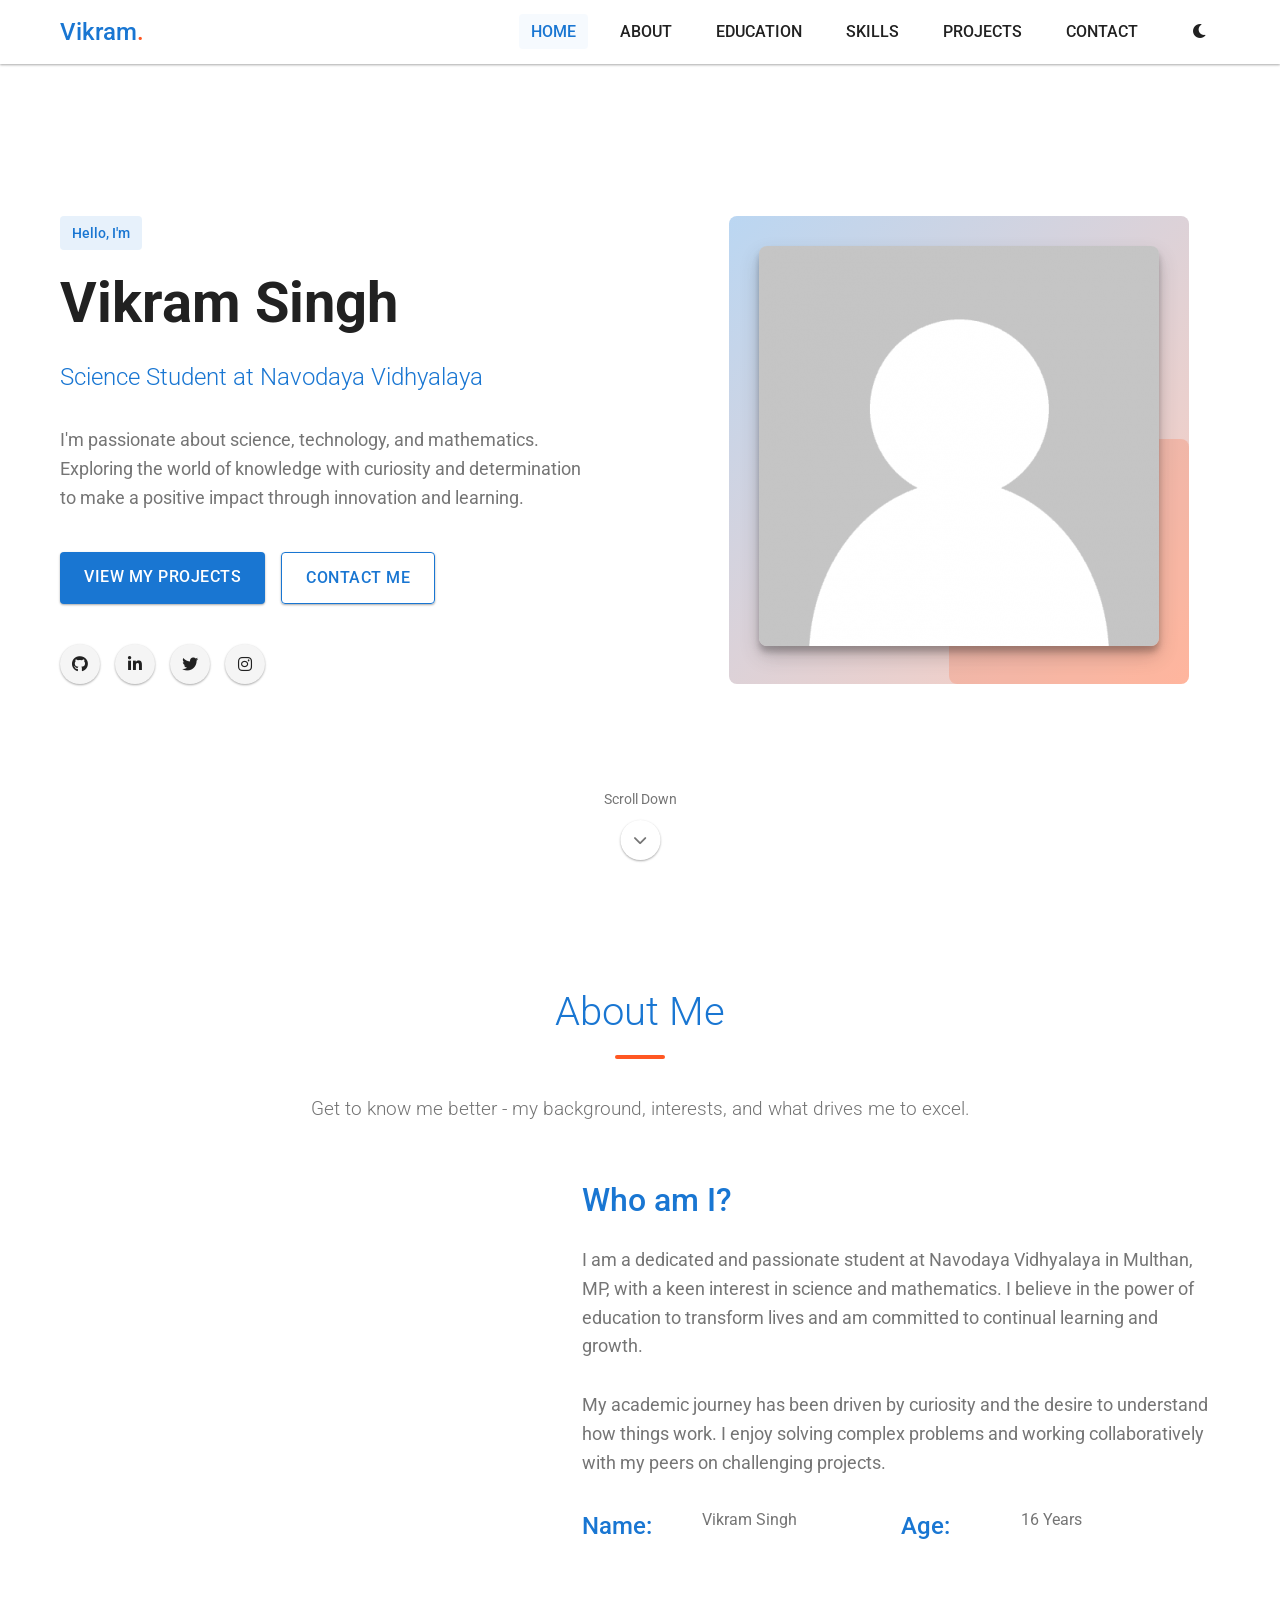
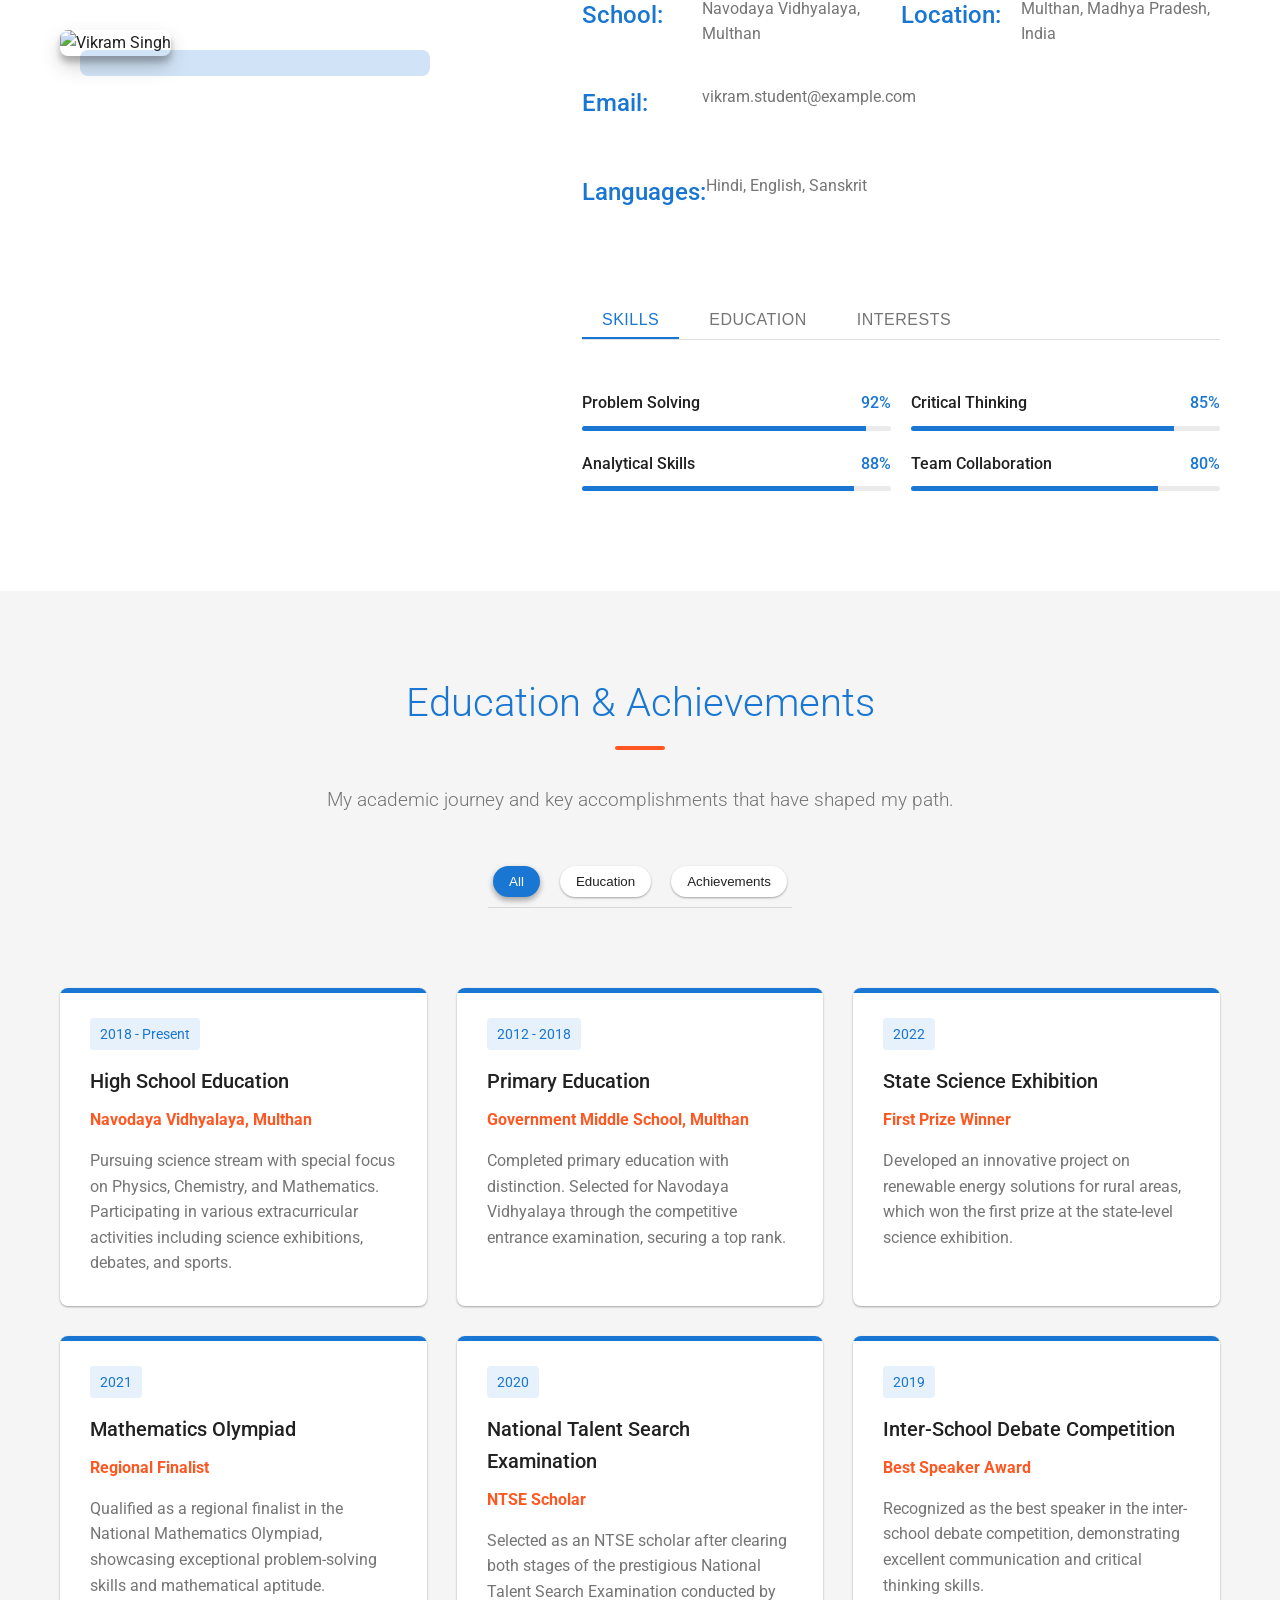
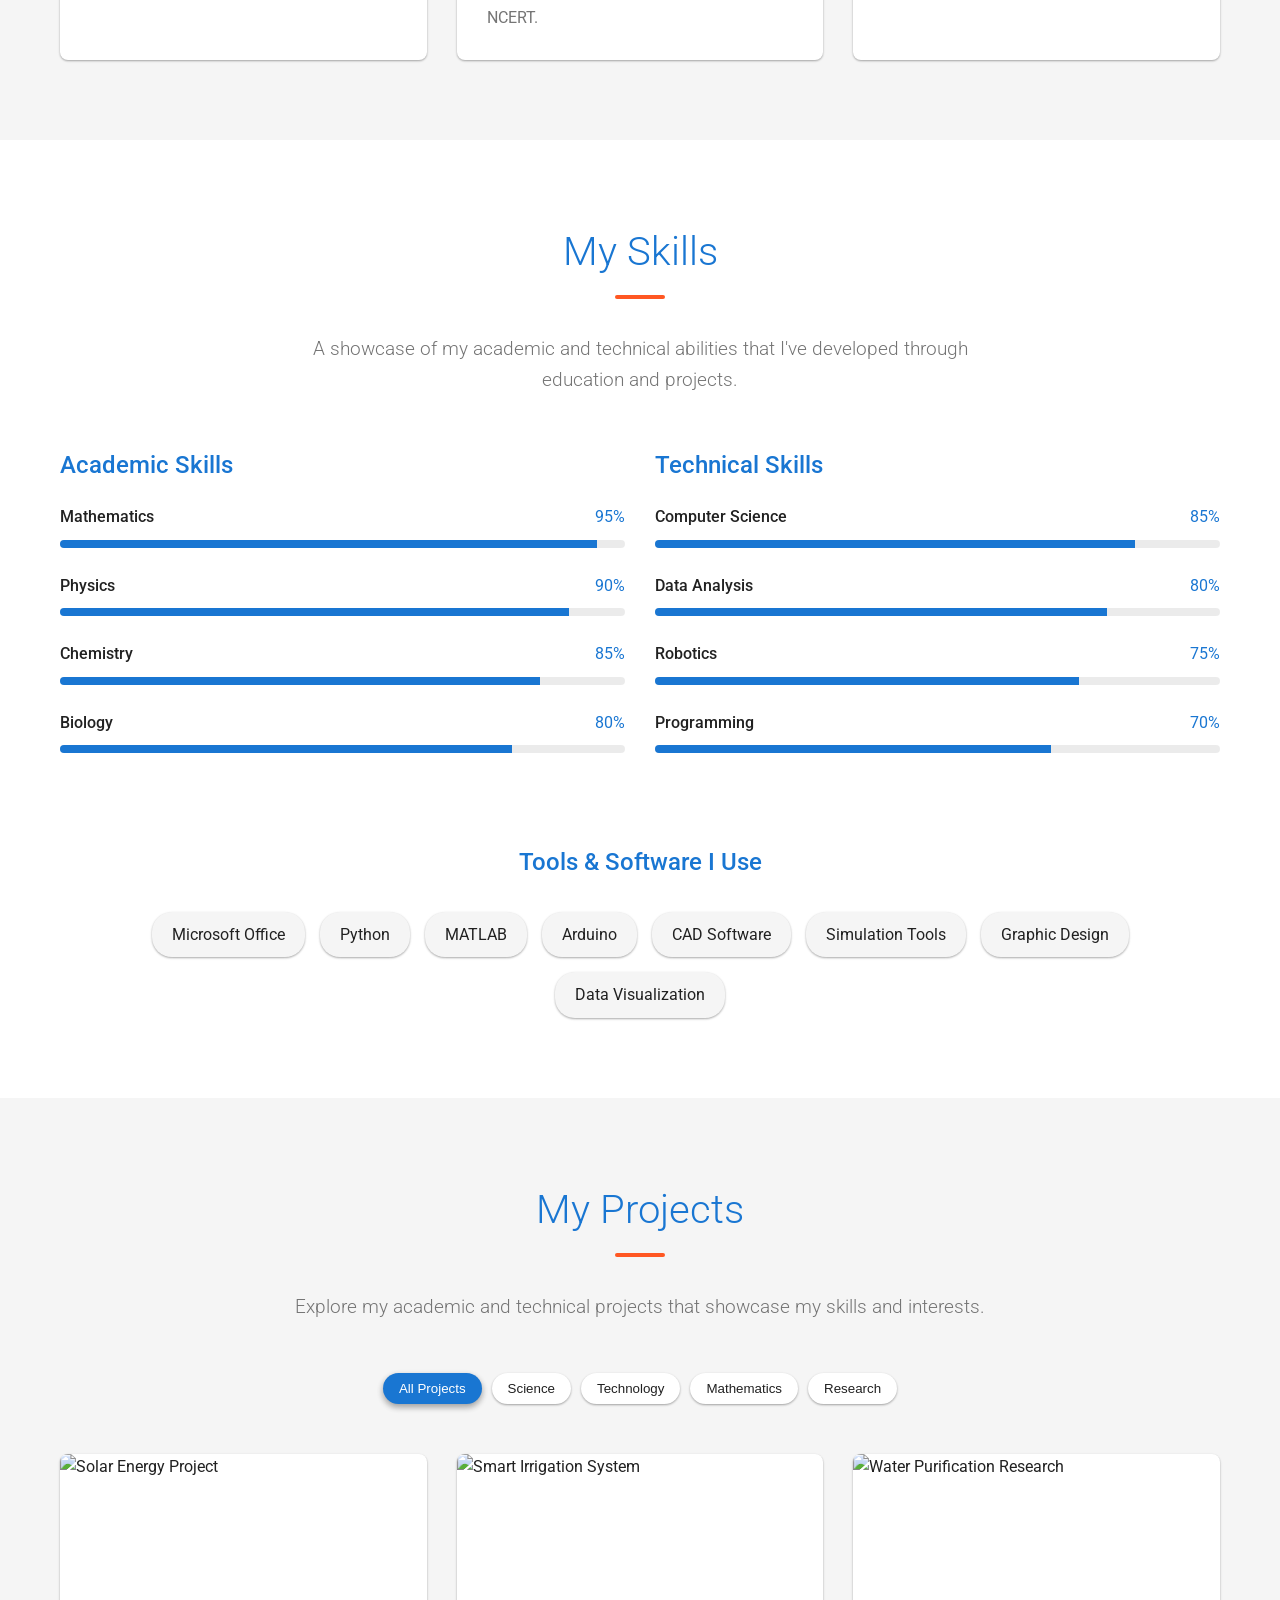
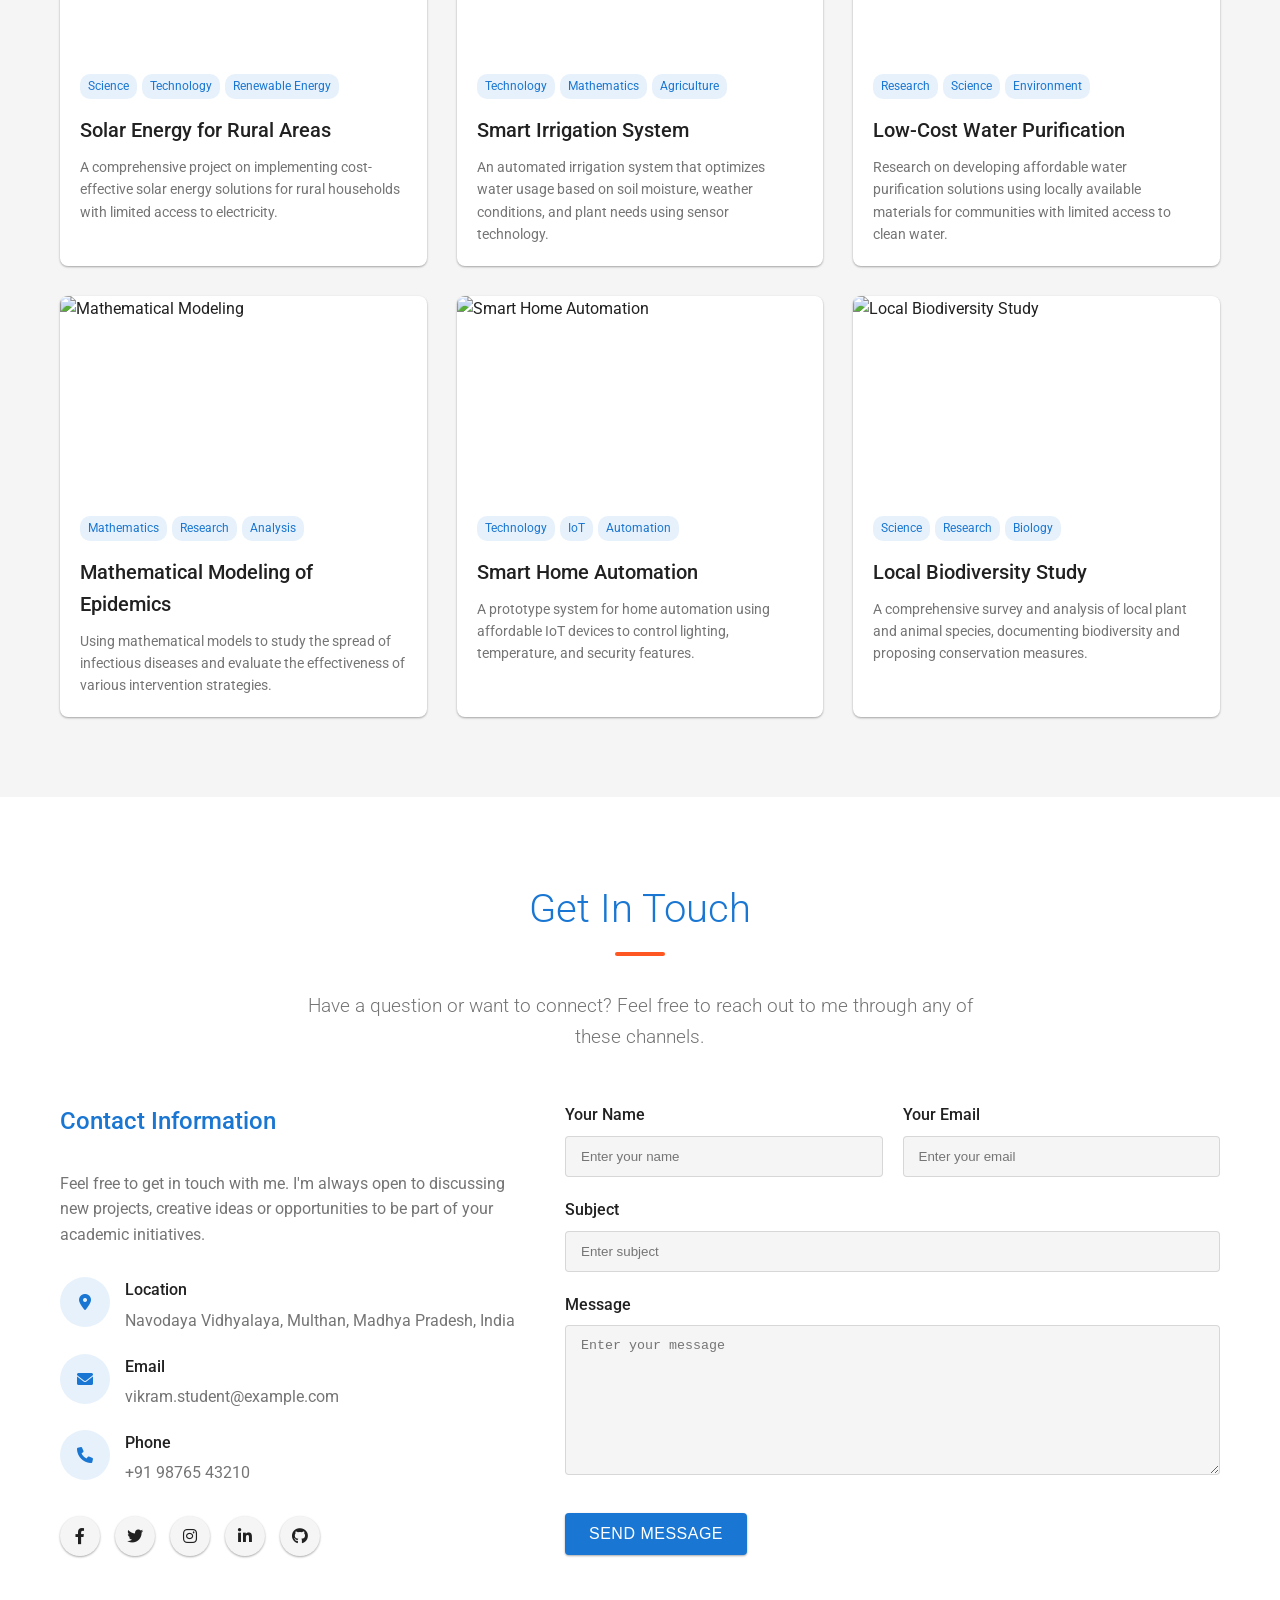
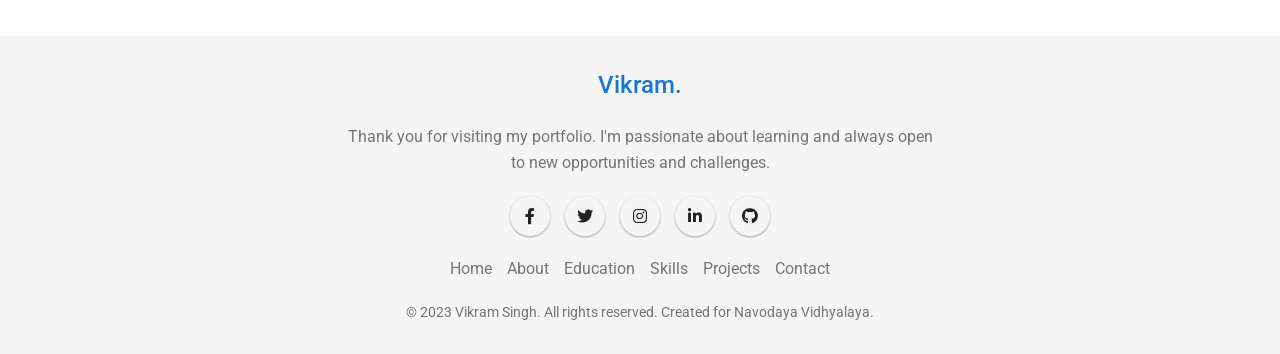
==== commit 16ba1ee3: "Update index.html" ====
--- a/portfolio-4/index.html
+++ b/portfolio-4/index.html
@@ -137,7 +137,7 @@
                 <div class="hero-img-wrapper">
                     <div class="hero-img-bg"></div>
                     <div class="hero-img-shape"></div>
-                    <img src="images/no-face-photo.png" alt="Vikram Singh" class="hero-img">
+                    <img src="Images/no-face-photo.png" alt="Vikram Singh" class="hero-img">
                 </div>
             </div>
         </div>
@@ -764,4 +764,4 @@
     <!-- Custom JS -->
     <script src="JS/Home.js"></script>
 </body>
-</html>+</html>
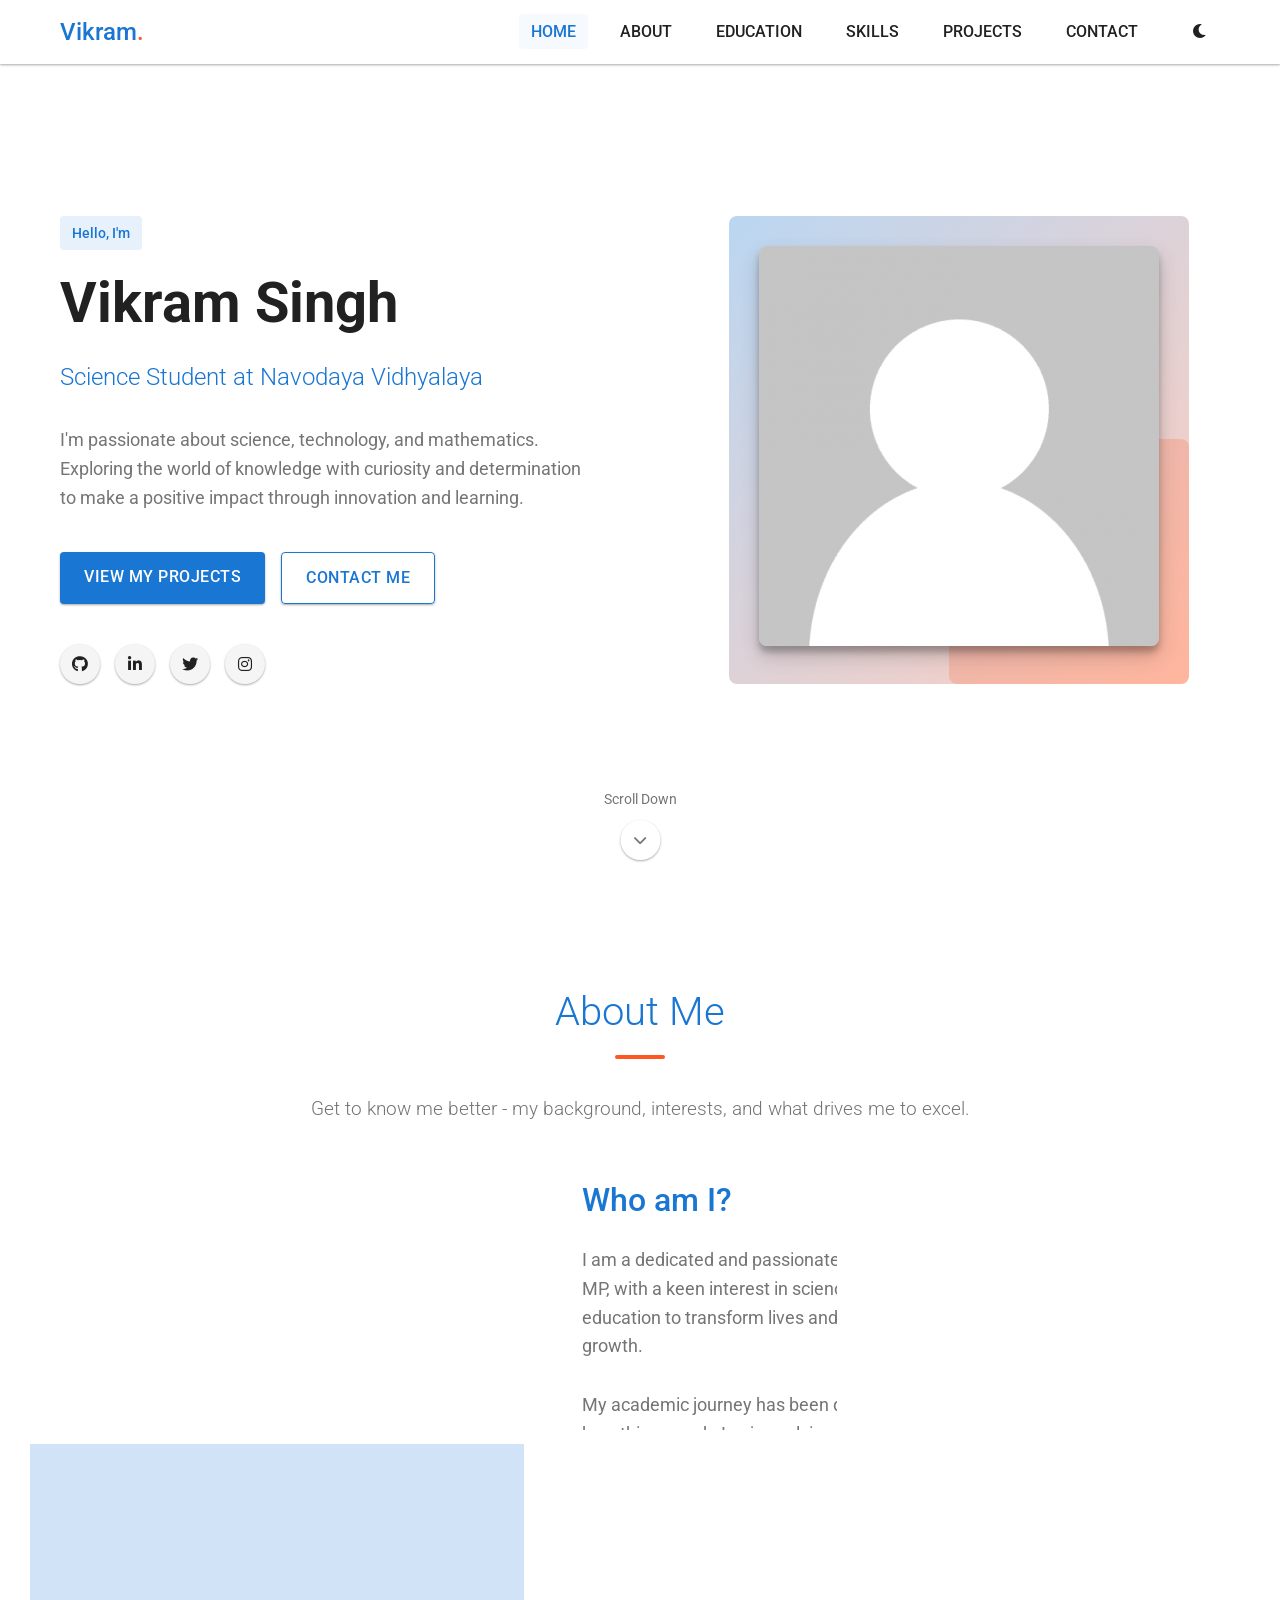
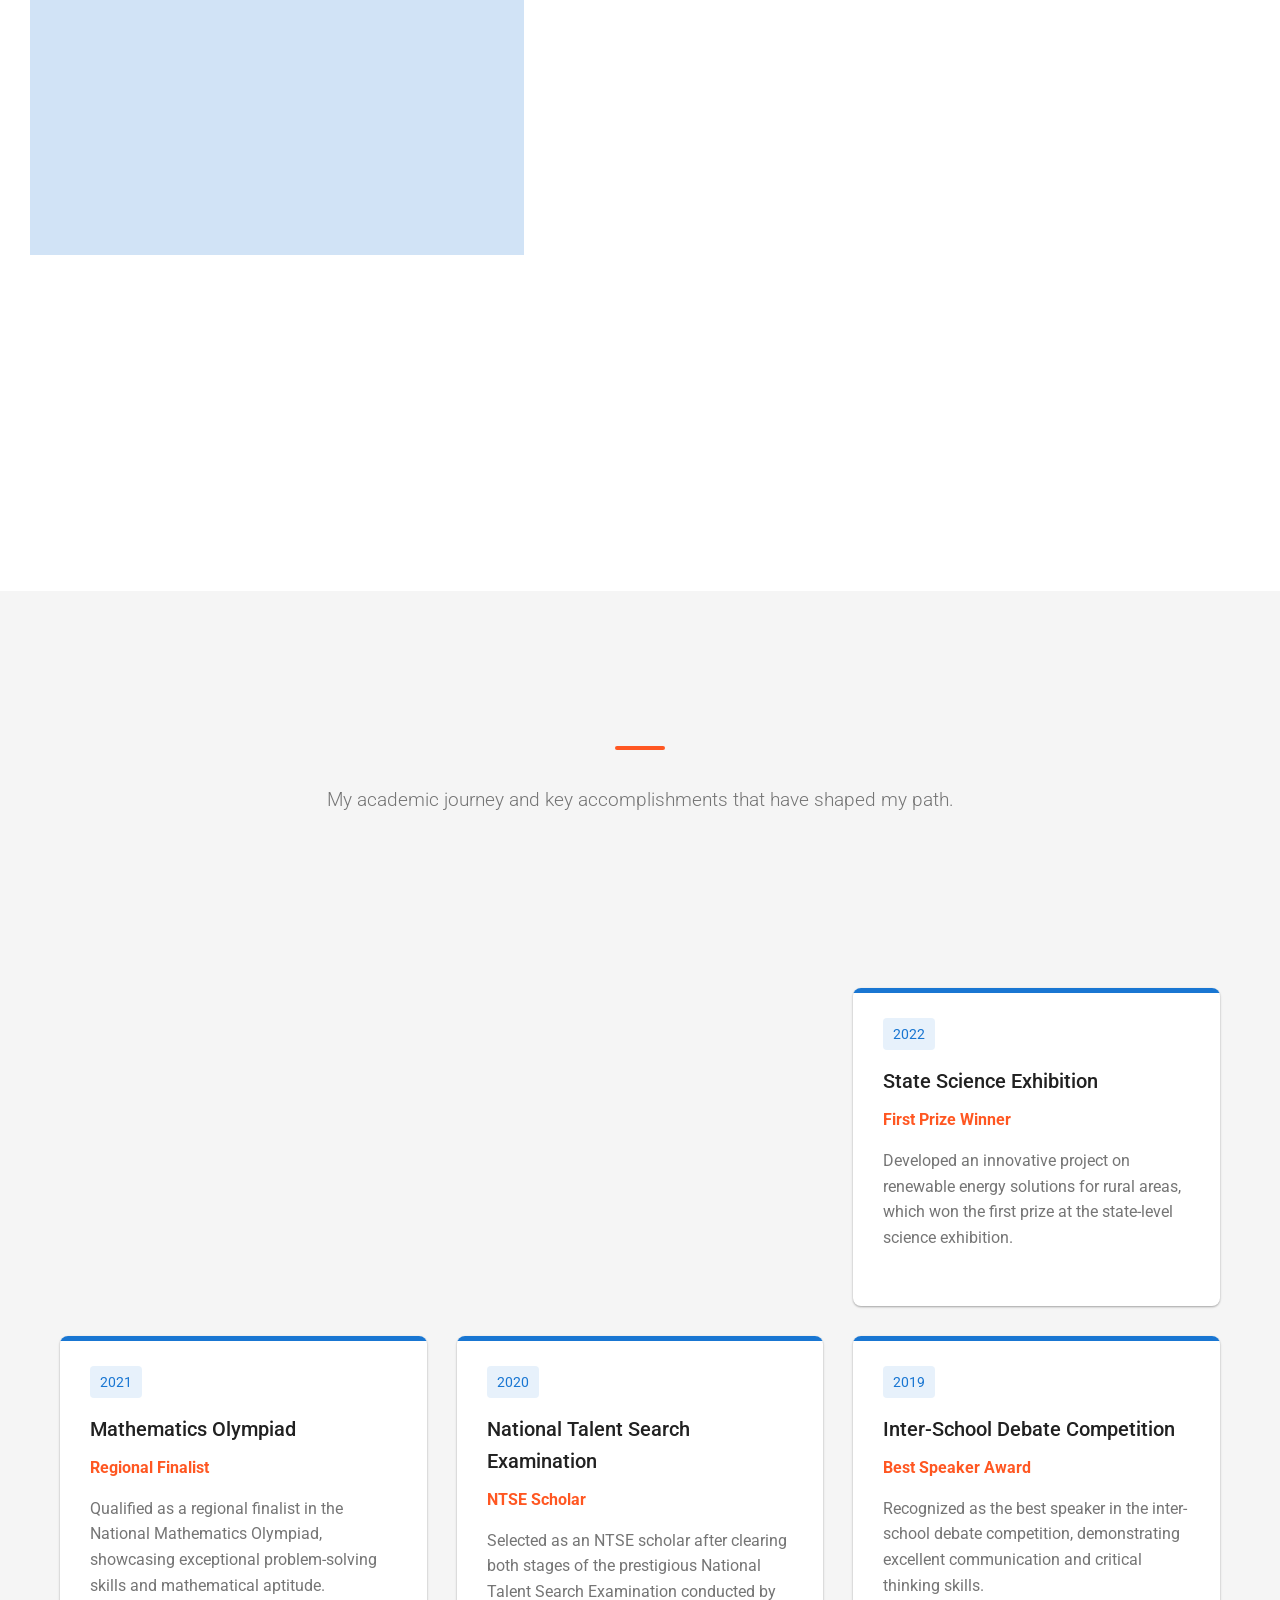
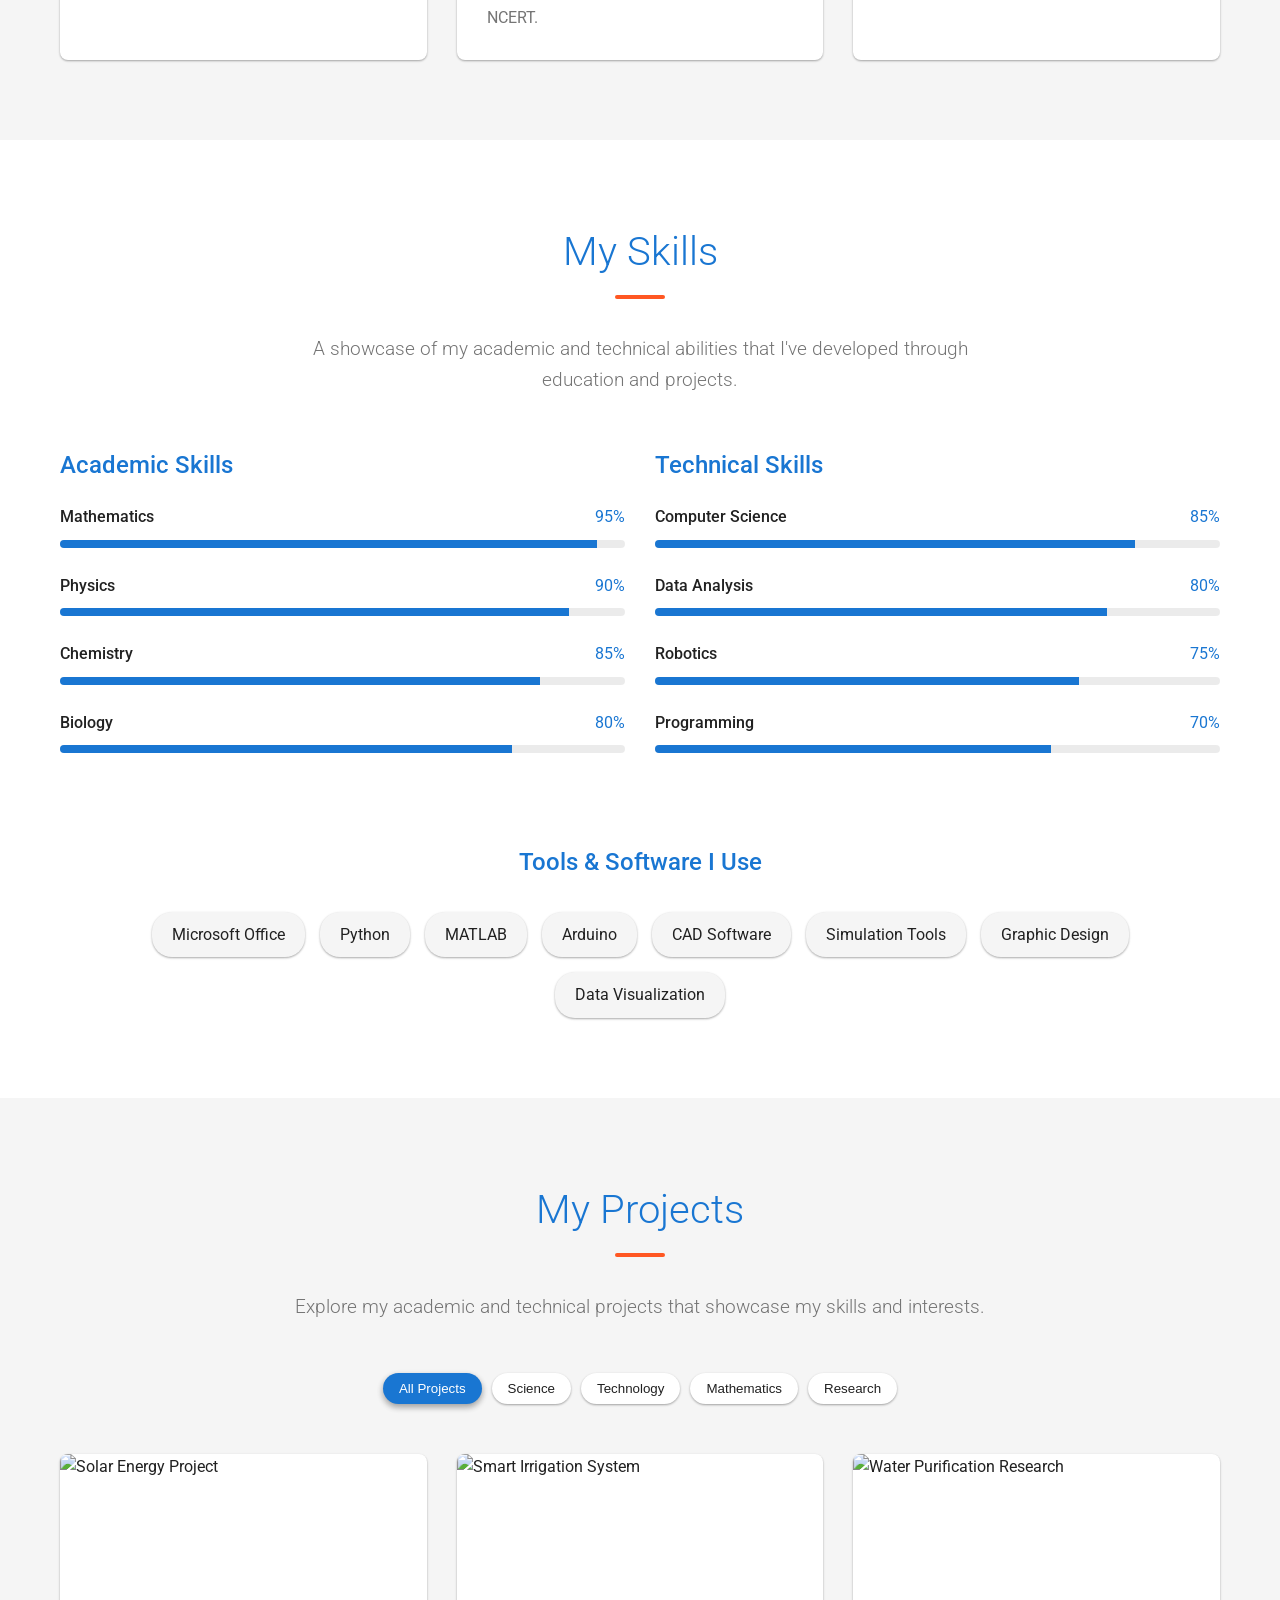
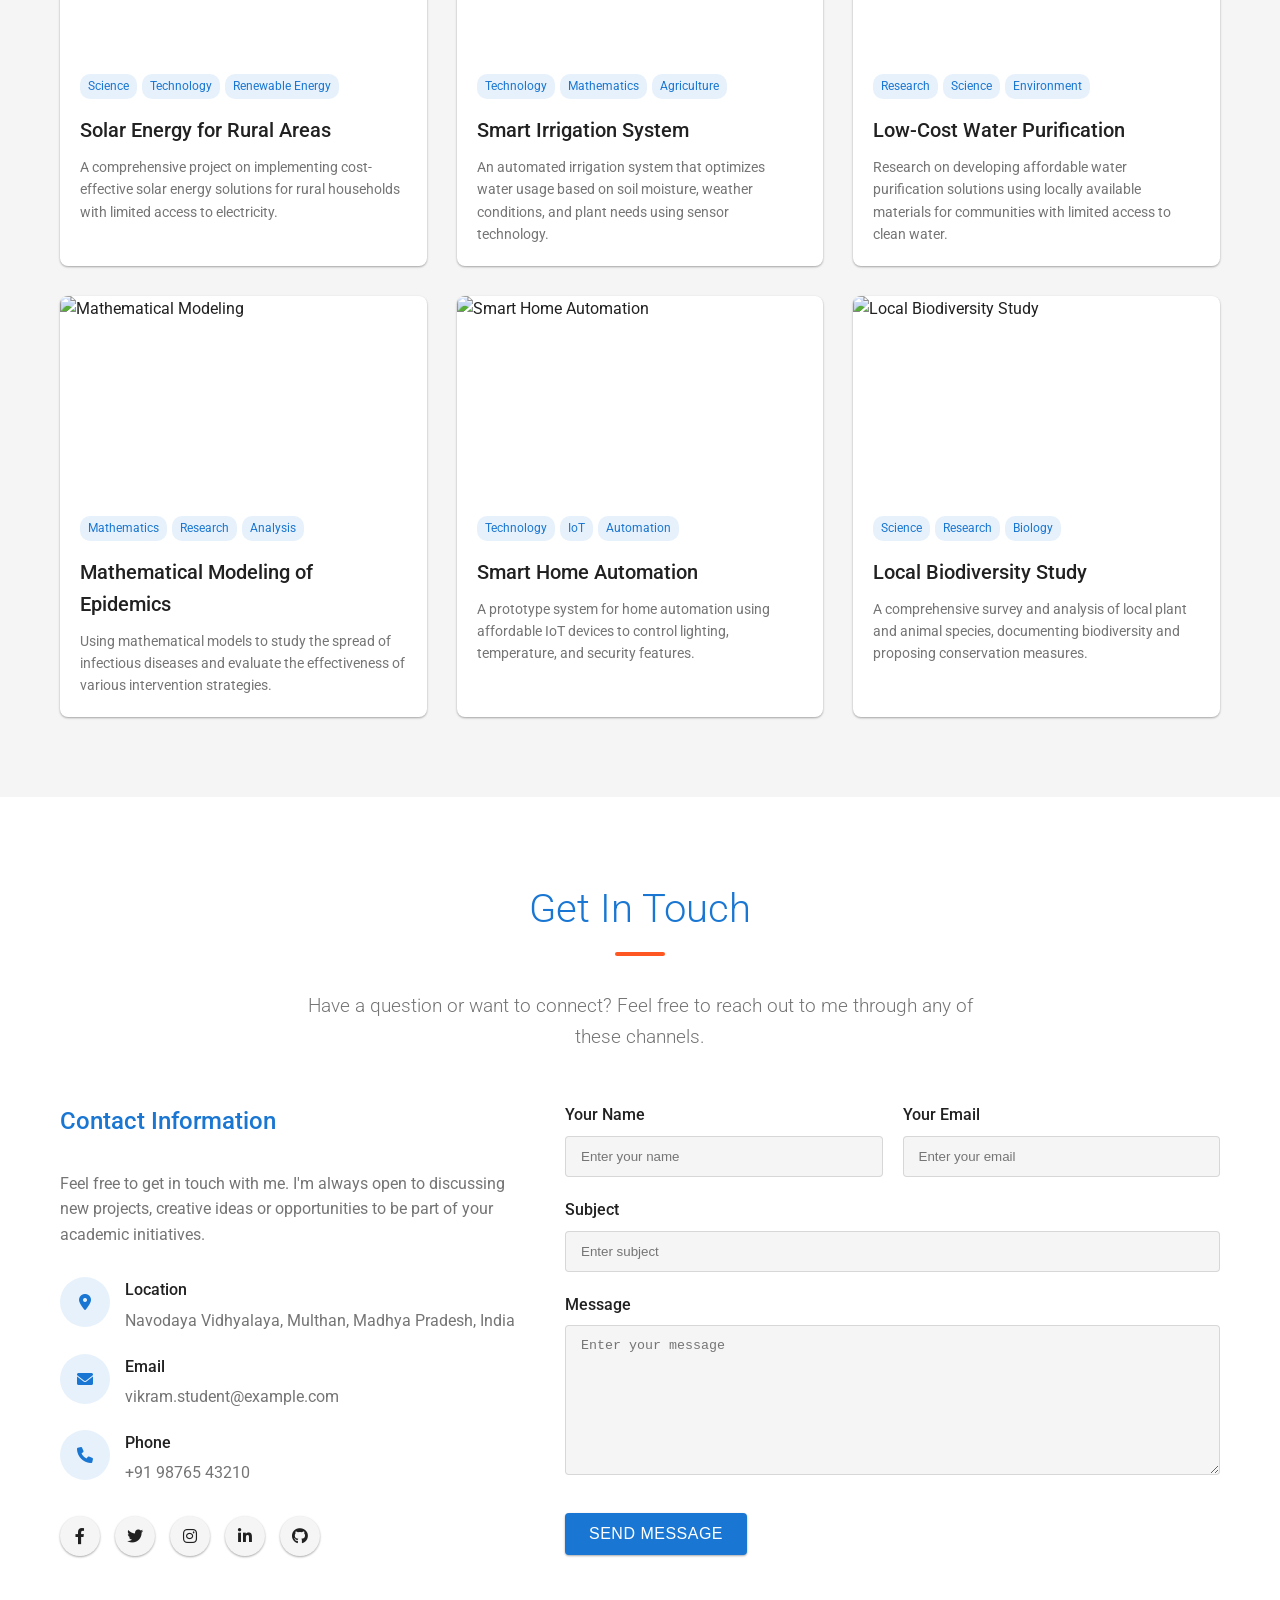
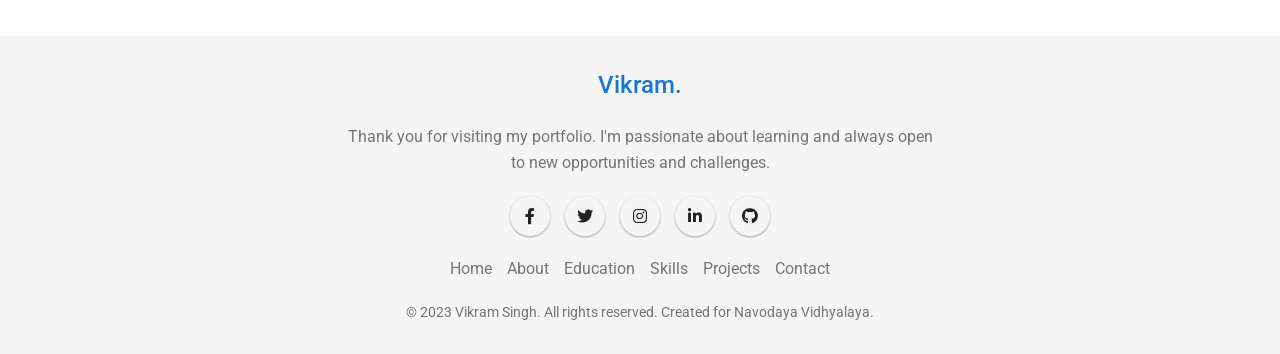
==== commit d1f3fdd6: "Update index.html" ====
--- a/portfolio-4/index.html
+++ b/portfolio-4/index.html
@@ -160,7 +160,7 @@
                 <div class="about-image animate" data-animation="fade-in-up">
                     <div class="about-img-wrapper">
                         <div class="about-img-bg"></div>
-                        <img src="images/no-face-photo.png" alt="Vikram Singh" class="about-img">
+                        <img src="Images/no-face-photo.png" alt="Vikram Singh" class="about-img">
                     </div>
                 </div>
                 
